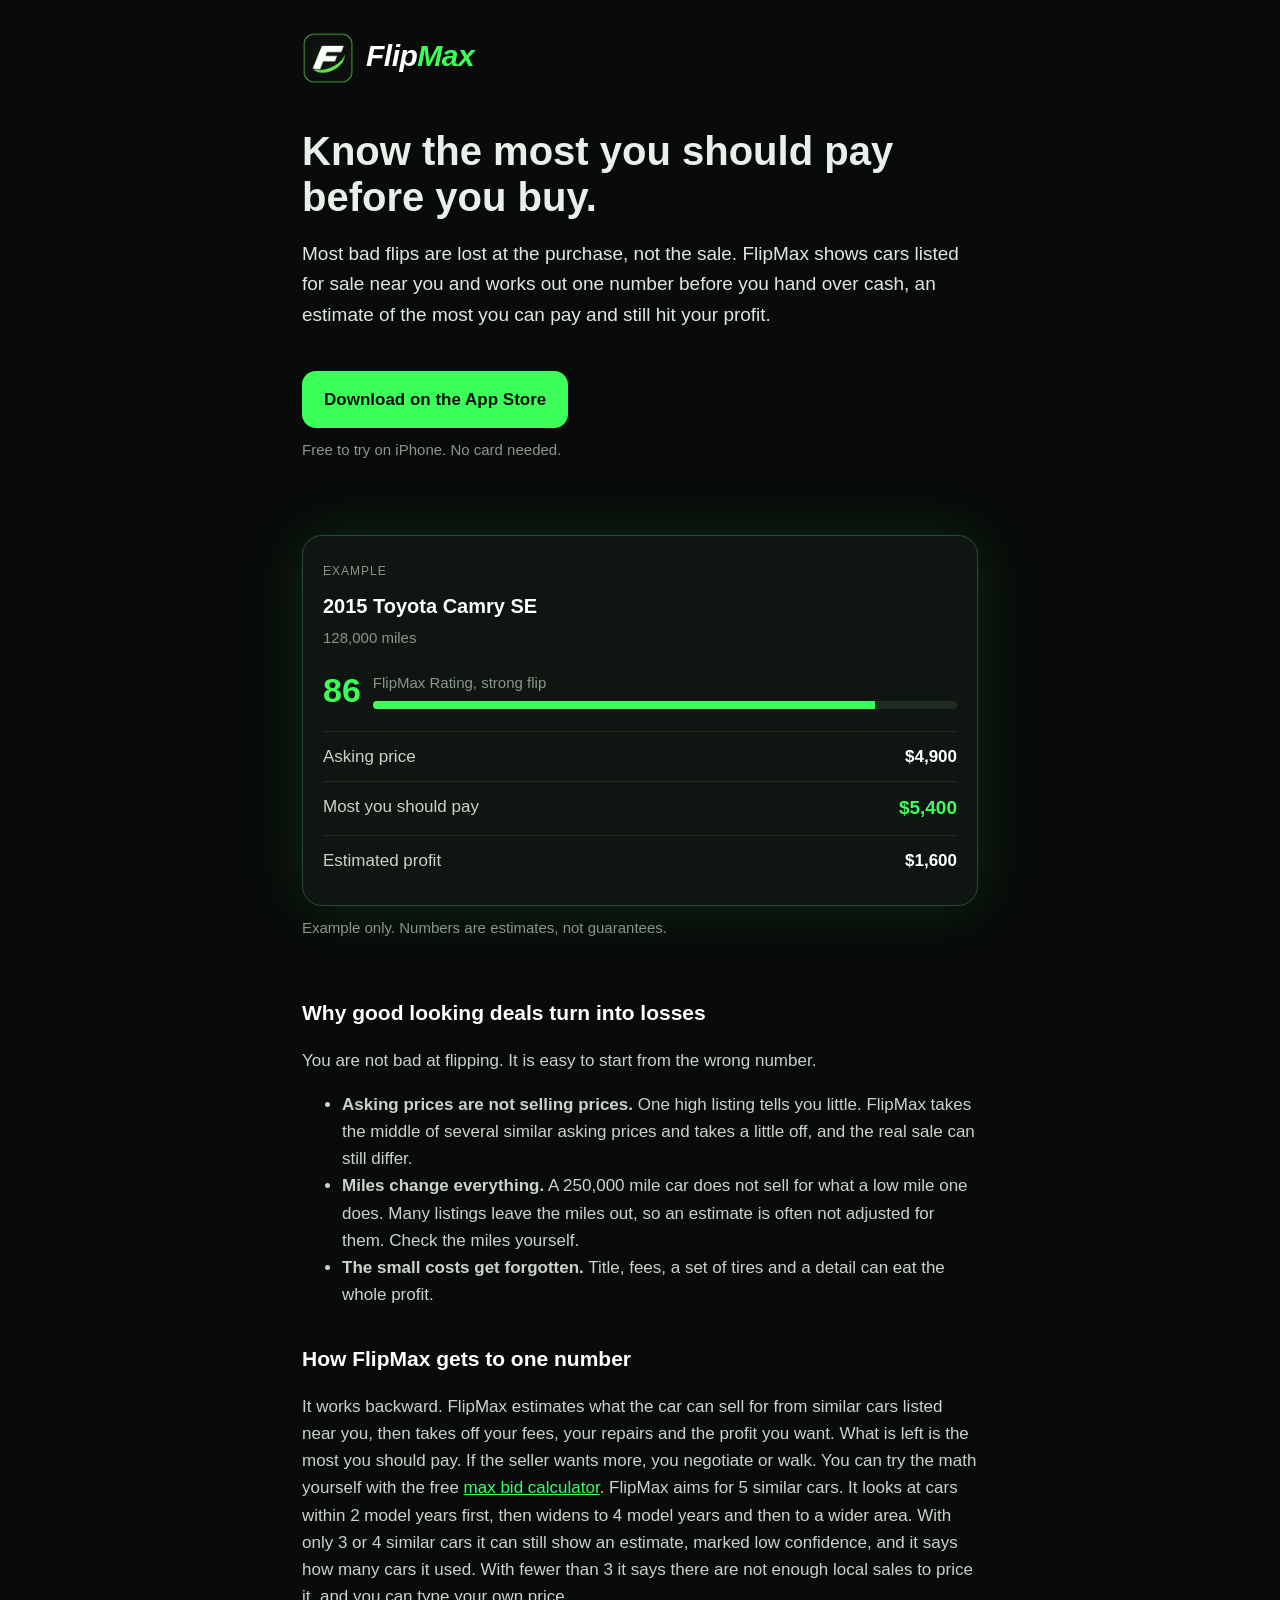
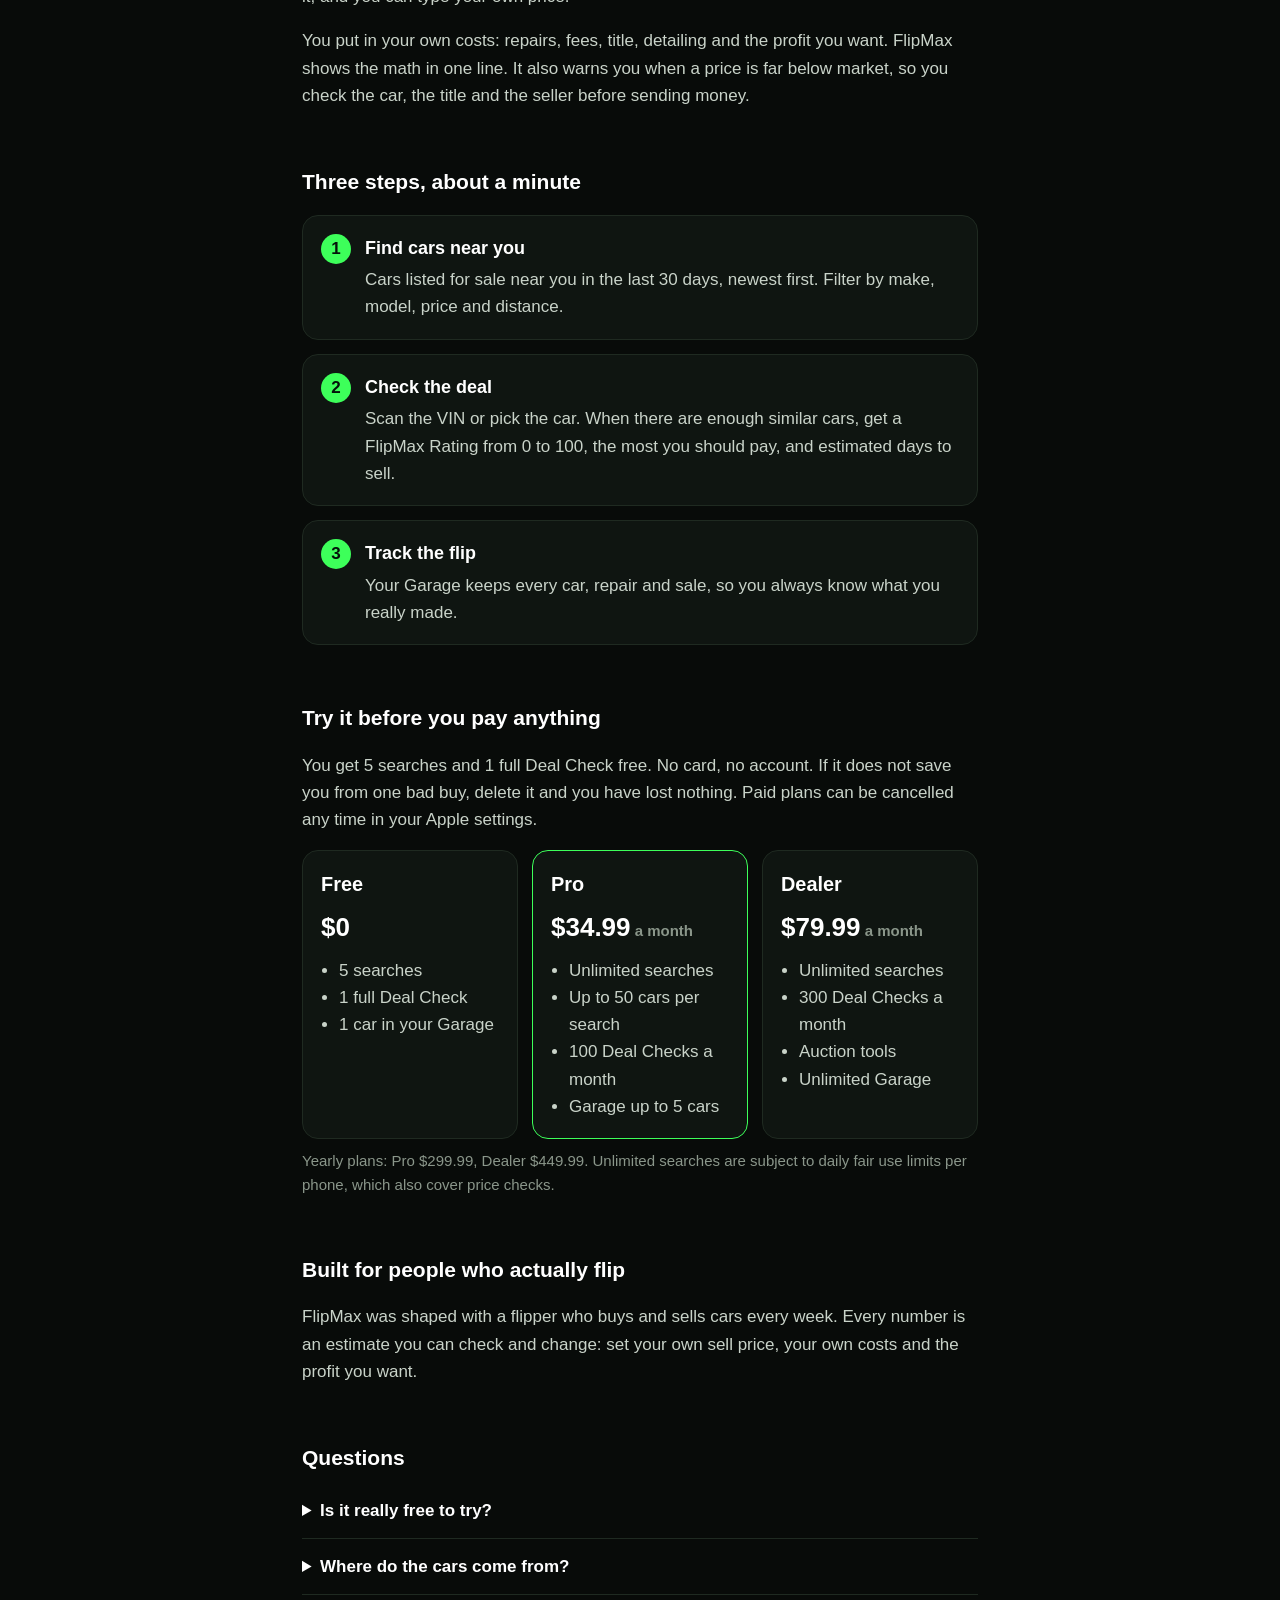
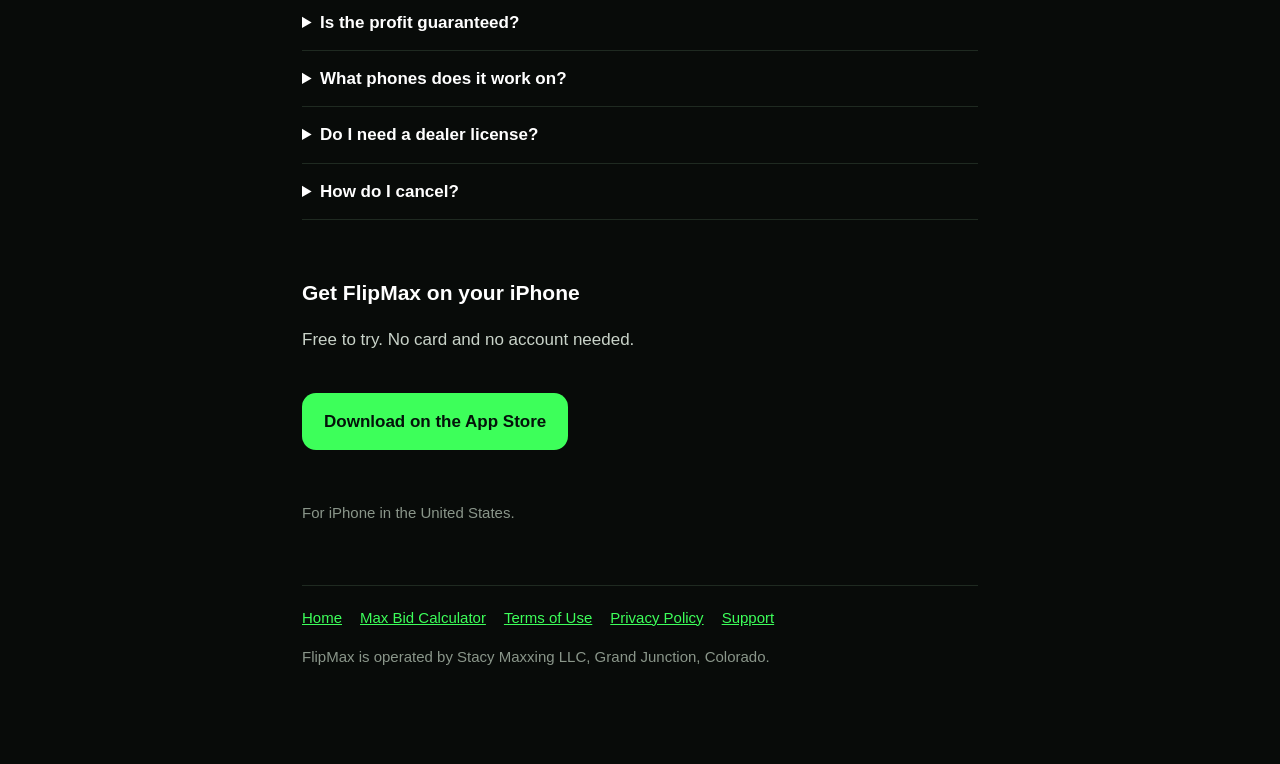
==== index.html @ 1dcca1f6 "Add max bid calculator page, sitemap and robots file Free calculator at /max-bid-calculator, linked " ====
<!doctype html><html lang="en"><head><meta charset="utf-8"><meta name="viewport" content="width=device-width,initial-scale=1">
<title>FlipMax: know the most you should pay for a car</title>
<meta name="description" content="FlipMax shows cars listed for sale near you and estimates the most you should pay to hit the profit you want. Free to try on iPhone.">
<link rel="stylesheet" href="/site.css"><link rel="icon" id="fav" href="data:,"><script>addEventListener("DOMContentLoaded",function(){document.getElementById("fav").href=document.getElementById("lg").src})</script>
<style>
.hero h1{font-size:40px;margin-top:44px}
.sub{font-size:19px;color:#dfe7df}
.form{display:flex;gap:10px;flex-wrap:wrap;margin-top:22px}
.form input{flex:1 1 220px;padding:15px 16px;border-radius:14px;border:1px solid #2a382c;background:#0f1511;color:#fff;font-size:17px}
.form button{flex:0 0 auto;padding:15px 22px;border-radius:14px;border:0;background:#3dff5a;color:#04130a;font-weight:800;font-size:17px;cursor:pointer}
.dl{display:inline-block;padding:15px 22px;border-radius:14px;background:#3dff5a;color:#04130a;font-weight:800;font-size:17px;text-decoration:none;margin-top:22px}
.note{font-size:15px;color:#8a968a;margin-top:10px}
.msg{font-weight:700;color:#3dff5a;margin-top:12px;min-height:22px}
.deal{border:1px solid #2c4a31;border-radius:20px;background:#0f1511;padding:20px;margin:36px 0 8px;box-shadow:0 0 60px rgba(61,255,90,.12)}
.deal .tag{font-size:12px;letter-spacing:1px;text-transform:uppercase;color:#8a968a}
.deal h3{margin:6px 0 2px;color:#fff;font-size:20px}
.deal .row{display:flex;justify-content:space-between;padding:11px 0;border-top:1px solid #1f2a21;color:#c9d3c9}
.deal .row b{color:#fff}.deal .row.big b{color:#3dff5a;font-size:19px}
.rate{display:flex;align-items:center;gap:12px;margin:12px 0 14px}
.rate .n{font-size:34px;font-weight:900;color:#3dff5a}
.bar{flex:1;height:8px;border-radius:99px;background:#1f2a21;overflow:hidden}.bar i{display:block;height:100%;width:86%;background:#3dff5a}
section{margin-top:56px}
.steps{counter-reset:s;display:grid;gap:14px;margin-top:16px}
.step{border:1px solid #1f2a21;border-radius:16px;padding:18px 18px 18px 62px;background:#0f1511;position:relative}
.step:before{counter-increment:s;content:counter(s);position:absolute;left:18px;top:18px;width:30px;height:30px;border-radius:99px;background:#3dff5a;color:#04130a;font-weight:900;display:grid;place-items:center}
.step h3{margin:0 0 4px;color:#fff;font-size:18px}.step p{margin:0}
.plans{display:grid;gap:14px;grid-template-columns:repeat(auto-fit,minmax(200px,1fr));margin-top:16px}
.plan{border:1px solid #1f2a21;border-radius:16px;padding:18px;background:#0f1511}
.plan h3{margin:0;color:#fff}.plan .p{font-size:26px;font-weight:900;color:#fff;margin:6px 0}.plan ul{padding-left:18px;margin:8px 0 0}
.plan.hot{border-color:#3dff5a}
details{border-bottom:1px solid #1f2a21;padding:14px 0}summary{cursor:pointer;color:#fff;font-weight:700}
details p{margin:10px 0 0}
</style></head><body><main><a class="logo" href="/"><img id="lg" alt="FlipMax logo" width="52" height="52" style="border-radius:13px;vertical-align:middle;margin-right:12px" src="[data-uri]">Flip<b>Max</b></a>

<section class="hero" style="margin-top:0">
<h1>Know the most you should pay before you buy.</h1>
<p class="sub">Most bad flips are lost at the purchase, not the sale. FlipMax shows cars listed for sale near you and works out one number before you hand over cash, an estimate of the most you can pay and still hit your profit.</p>
<a class="dl" href="https://apps.apple.com/app/id6836007477">Download on the App Store</a>
<form class="form" id="f1" style="display:none"><input type="email" name="email" placeholder="Your email" autocomplete="email" required><button type="submit">Get early access</button></form>
<p class="note">Free to try on iPhone. No card needed.</p>
<p class="msg" id="m1" role="status"></p>

<div class="deal"><span class="tag">Example</span>
<h3>2015 Toyota Camry SE</h3><span class="note" style="margin:0">128,000 miles</span>
<div class="rate"><span class="n">86</span><div style="flex:1"><div class="note" style="margin:0 0 6px">FlipMax Rating, strong flip</div><div class="bar"><i></i></div></div></div>
<div class="row"><span>Asking price</span><b>$4,900</b></div>
<div class="row big"><span>Most you should pay</span><b>$5,400</b></div>
<div class="row"><span>Estimated profit</span><b>$1,600</b></div>
</div>
<p class="note">Example only. Numbers are estimates, not guarantees.</p>
</section>

<section>
<h2>Why good looking deals turn into losses</h2>
<p>You are not bad at flipping. It is easy to start from the wrong number.</p>
<ul>
<li><b>Asking prices are not selling prices.</b> One high listing tells you little. FlipMax takes the middle of several similar asking prices and takes a little off, and the real sale can still differ.</li>
<li><b>Miles change everything.</b> A 250,000 mile car does not sell for what a low mile one does. Many listings leave the miles out, so an estimate is often not adjusted for them. Check the miles yourself.</li>
<li><b>The small costs get forgotten.</b> Title, fees, a set of tires and a detail can eat the whole profit.</li>
</ul>
<h2>How FlipMax gets to one number</h2>
<p>It works backward. FlipMax estimates what the car can sell for from similar cars listed near you, then takes off your fees, your repairs and the profit you want. What is left is the most you should pay. If the seller wants more, you negotiate or walk. You can try the math yourself with the free <a href="/max-bid-calculator">max bid calculator</a>. FlipMax aims for 5 similar cars. It looks at cars within 2 model years first, then widens to 4 model years and then to a wider area. With only 3 or 4 similar cars it can still show an estimate, marked low confidence, and it says how many cars it used. With fewer than 3 it says there are not enough local sales to price it, and you can type your own price.</p>
<p>You put in your own costs: repairs, fees, title, detailing and the profit you want. FlipMax shows the math in one line. It also warns you when a price is far below market, so you check the car, the title and the seller before sending money.</p>
</section>

<section>
<h2>Three steps, about a minute</h2>
<div class="steps">
<div class="step"><h3>Find cars near you</h3><p>Cars listed for sale near you in the last 30 days, newest first. Filter by make, model, price and distance.</p></div>
<div class="step"><h3>Check the deal</h3><p>Scan the VIN or pick the car. When there are enough similar cars, get a FlipMax Rating from 0 to 100, the most you should pay, and estimated days to sell.</p></div>
<div class="step"><h3>Track the flip</h3><p>Your Garage keeps every car, repair and sale, so you always know what you really made.</p></div>
</div>
</section>

<section>
<h2>Try it before you pay anything</h2>
<p>You get 5 searches and 1 full Deal Check free. No card, no account. If it does not save you from one bad buy, delete it and you have lost nothing. Paid plans can be cancelled any time in your Apple settings.</p>
<div class="plans">
<div class="plan"><h3>Free</h3><div class="p">$0</div><ul><li>5 searches</li><li>1 full Deal Check</li><li>1 car in your Garage</li></ul></div>
<div class="plan hot"><h3>Pro</h3><div class="p">$34.99<span class="note"> a month</span></div><ul><li>Unlimited searches</li><li>Up to 50 cars per search</li><li>100 Deal Checks a month</li><li>Garage up to 5 cars</li></ul></div>
<div class="plan"><h3>Dealer</h3><div class="p">$79.99<span class="note"> a month</span></div><ul><li>Unlimited searches</li><li>300 Deal Checks a month</li><li>Auction tools</li><li>Unlimited Garage</li></ul></div>
</div>
<p class="note">Yearly plans: Pro $299.99, Dealer $449.99. Unlimited searches are subject to daily fair use limits per phone, which also cover price checks.</p>
</section>

<section>
<h2>Built for people who actually flip</h2>
<p>FlipMax was shaped with a flipper who buys and sells cars every week. Every number is an estimate you can check and change: set your own sell price, your own costs and the profit you want.</p>
</section>

<section>
<h2>Questions</h2>
<details><summary>Is it really free to try?</summary><p>Yes. 5 searches and 1 full Deal Check with no card and no account.</p></details>
<details><summary>Where do the cars come from?</summary><p>Public Facebook Marketplace listings near you from the last 30 days, written by their sellers. Price estimates come from the asking prices of similar listings. FlipMax is not affiliated with Facebook or Meta, and we do not own, sell or inspect the cars.</p></details>
<details><summary>Is the profit guaranteed?</summary><p>No. Every price, profit number and rating is an estimate. Always inspect the car and check the title yourself before you buy.</p></details>
<details><summary>What phones does it work on?</summary><p>iPhone at launch, in the United States.</p></details>
<details><summary>Do I need a dealer license?</summary><p>That depends on your state. Most states limit how many cars a person can sell in a year without one. Check your state's rule.</p></details>
<details><summary>How do I cancel?</summary><p>Any time, in your Apple Account settings under Subscriptions.</p></details>
</section>

<section>
<h2>Get FlipMax on your iPhone</h2>
<p>Free to try. No card and no account needed.</p>
<a class="dl" href="https://apps.apple.com/app/id6836007477">Download on the App Store</a>
<form class="form" id="f2" style="display:none"><input type="email" name="email" placeholder="Your email" autocomplete="email" required><button type="submit">Get early access</button></form>
<p class="msg" id="m2" role="status"></p>
<p class="note">For iPhone in the United States.</p>
</section>


<footer><a href="/">Home</a><a href="/max-bid-calculator">Max Bid Calculator</a><a href="/terms">Terms of Use</a><a href="/privacy">Privacy Policy</a><a href="/support">Support</a><p class="muted">FlipMax is operated by Stacy Maxxing LLC, Grand Junction, Colorado.</p></footer>
</main>
<script>
(function(){
var URL_='https://exwxkfnyvjivudmctiqb.supabase.co/rest/v1/waitlist';
var KEY='sb_publishable_1jSTkTXg-BQIAhulFOtn2g__F6I7O1_';
var src=(new URLSearchParams(location.search).get('src')||'site').slice(0,60);
function wire(fid,mid){var f=document.getElementById(fid),m=document.getElementById(mid);
f.addEventListener('submit',function(e){e.preventDefault();var b=f.querySelector('button'),em=f.email.value.trim();
if(!/^[^@\s]+@[^@\s]+\.[^@\s]+$/.test(em)){m.textContent='Enter a valid email.';return;}
b.disabled=true;m.textContent='Saving...';
fetch(URL_,{method:'POST',headers:{'apikey':KEY,'Authorization':'Bearer '+KEY,'Content-Type':'application/json','Prefer':'return=minimal'},body:JSON.stringify({email:em,source:src})})
.then(function(r){if(r.ok||r.status===409){m.textContent='You are on the list. Watch your inbox for launch day.';f.reset();}else{m.textContent='That did not go through. Try again.';}})
.catch(function(){m.textContent='That did not go through. Try again.';})
.then(function(){b.disabled=false;});});}
wire('f1','m1');wire('f2','m2');
})();
</script>
</body></html>
---- site.css ----
:root{color-scheme:dark}*{box-sizing:border-box}
body{margin:0;background:#080b09;color:#e9efe9;font:17px/1.6 -apple-system,BlinkMacSystemFont,"Segoe UI",Roboto,Helvetica,Arial,sans-serif}
a{color:#3dff5a}main{max-width:720px;margin:0 auto;padding:32px 22px 80px}
.logo{font-weight:900;font-style:italic;font-size:30px;letter-spacing:-.5px;text-decoration:none;color:#fff}.logo b{color:#3dff5a}
h1{font-size:34px;line-height:1.15;margin:34px 0 10px}h2{font-size:21px;margin:34px 0 8px;color:#fff}
p,li{color:#c9d3c9}.muted{color:#8a968a;font-size:15px}
table{width:100%;border-collapse:collapse;margin:14px 0;font-size:15px}th,td{text-align:left;vertical-align:top;padding:10px;border:1px solid #1f2a21}th{color:#fff;background:#0f1511}
.hero h1{font-size:44px;margin-top:70px}.pill{display:inline-block;margin-top:22px;padding:14px 22px;border-radius:999px;background:#3dff5a;color:#04130a;font-weight:800;text-decoration:none}
.cards{display:grid;gap:14px;margin:40px 0}.card{border:1px solid #1f2a21;border-radius:16px;padding:18px;background:#0f1511}.card h3{margin:0 0 6px;color:#fff;font-size:18px}.card p{margin:0}
footer{margin-top:60px;padding-top:20px;border-top:1px solid #1f2a21;font-size:15px}footer a{margin-right:18px}
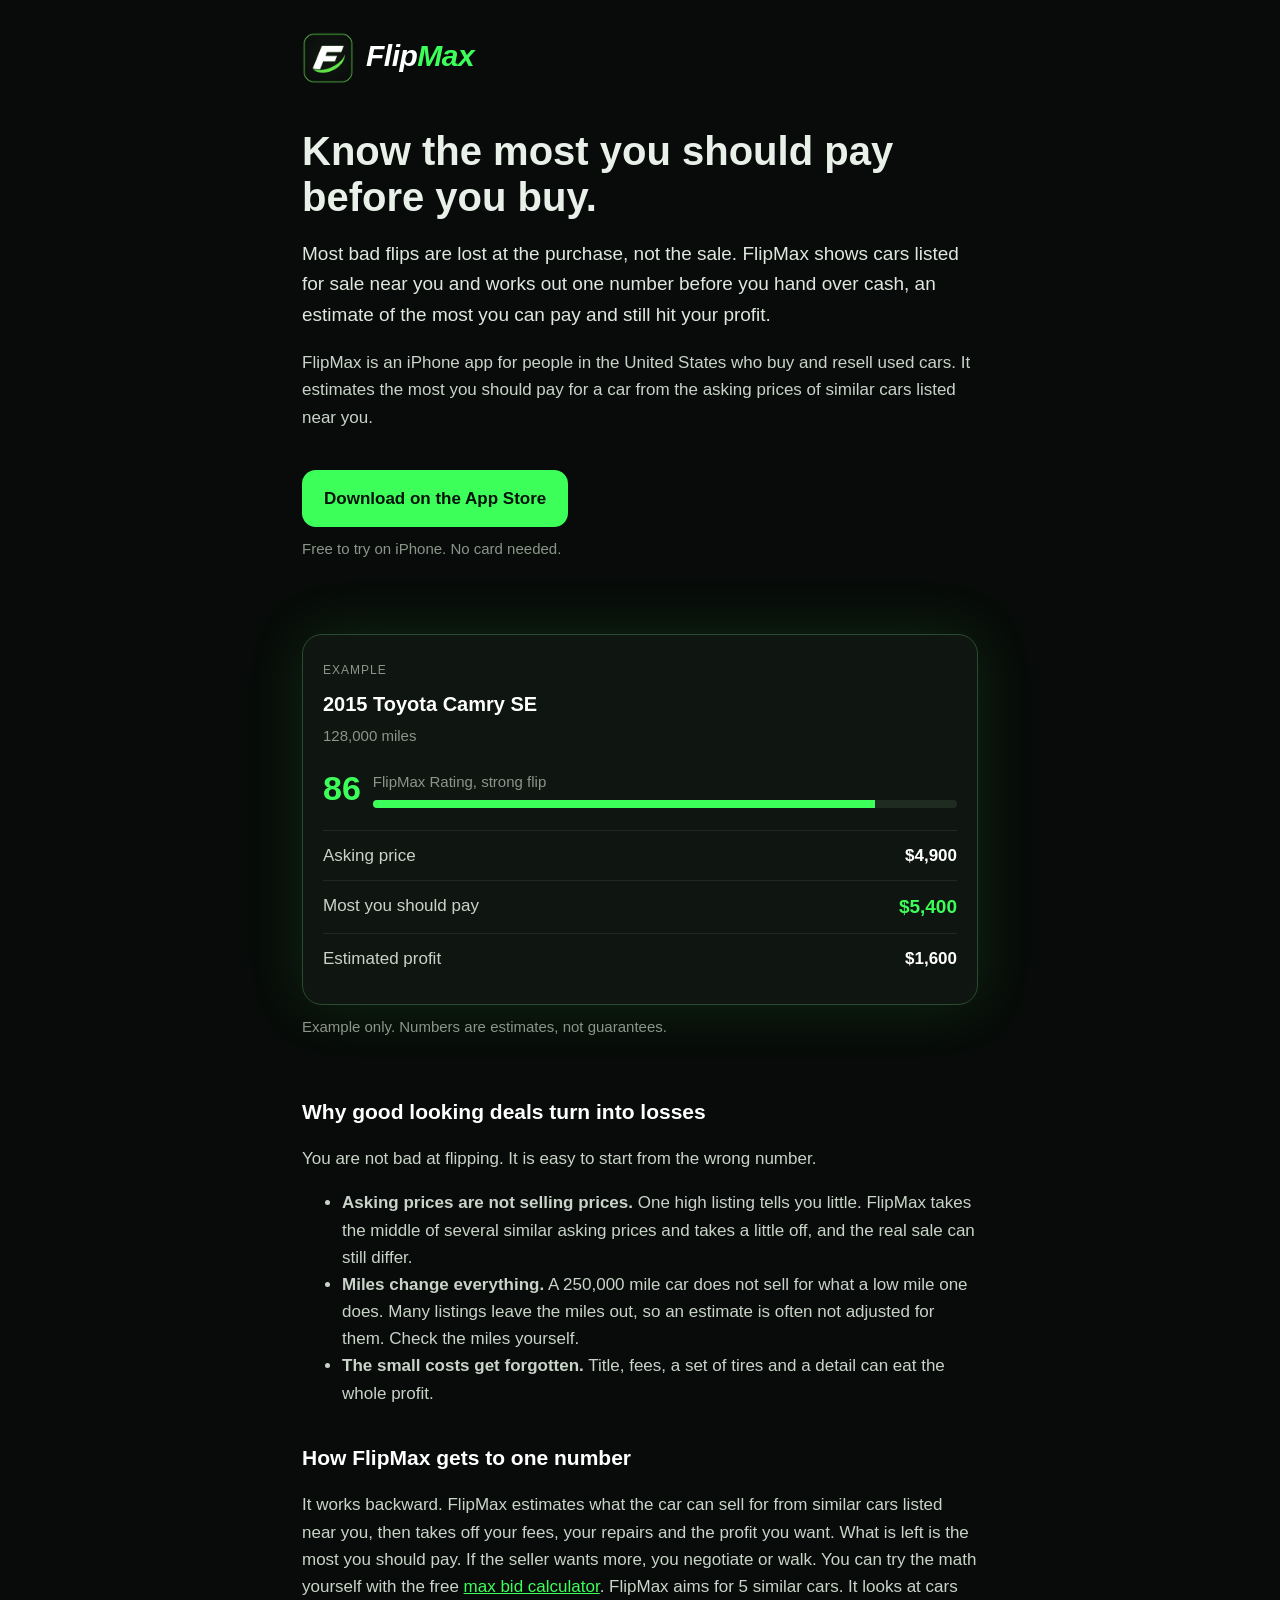
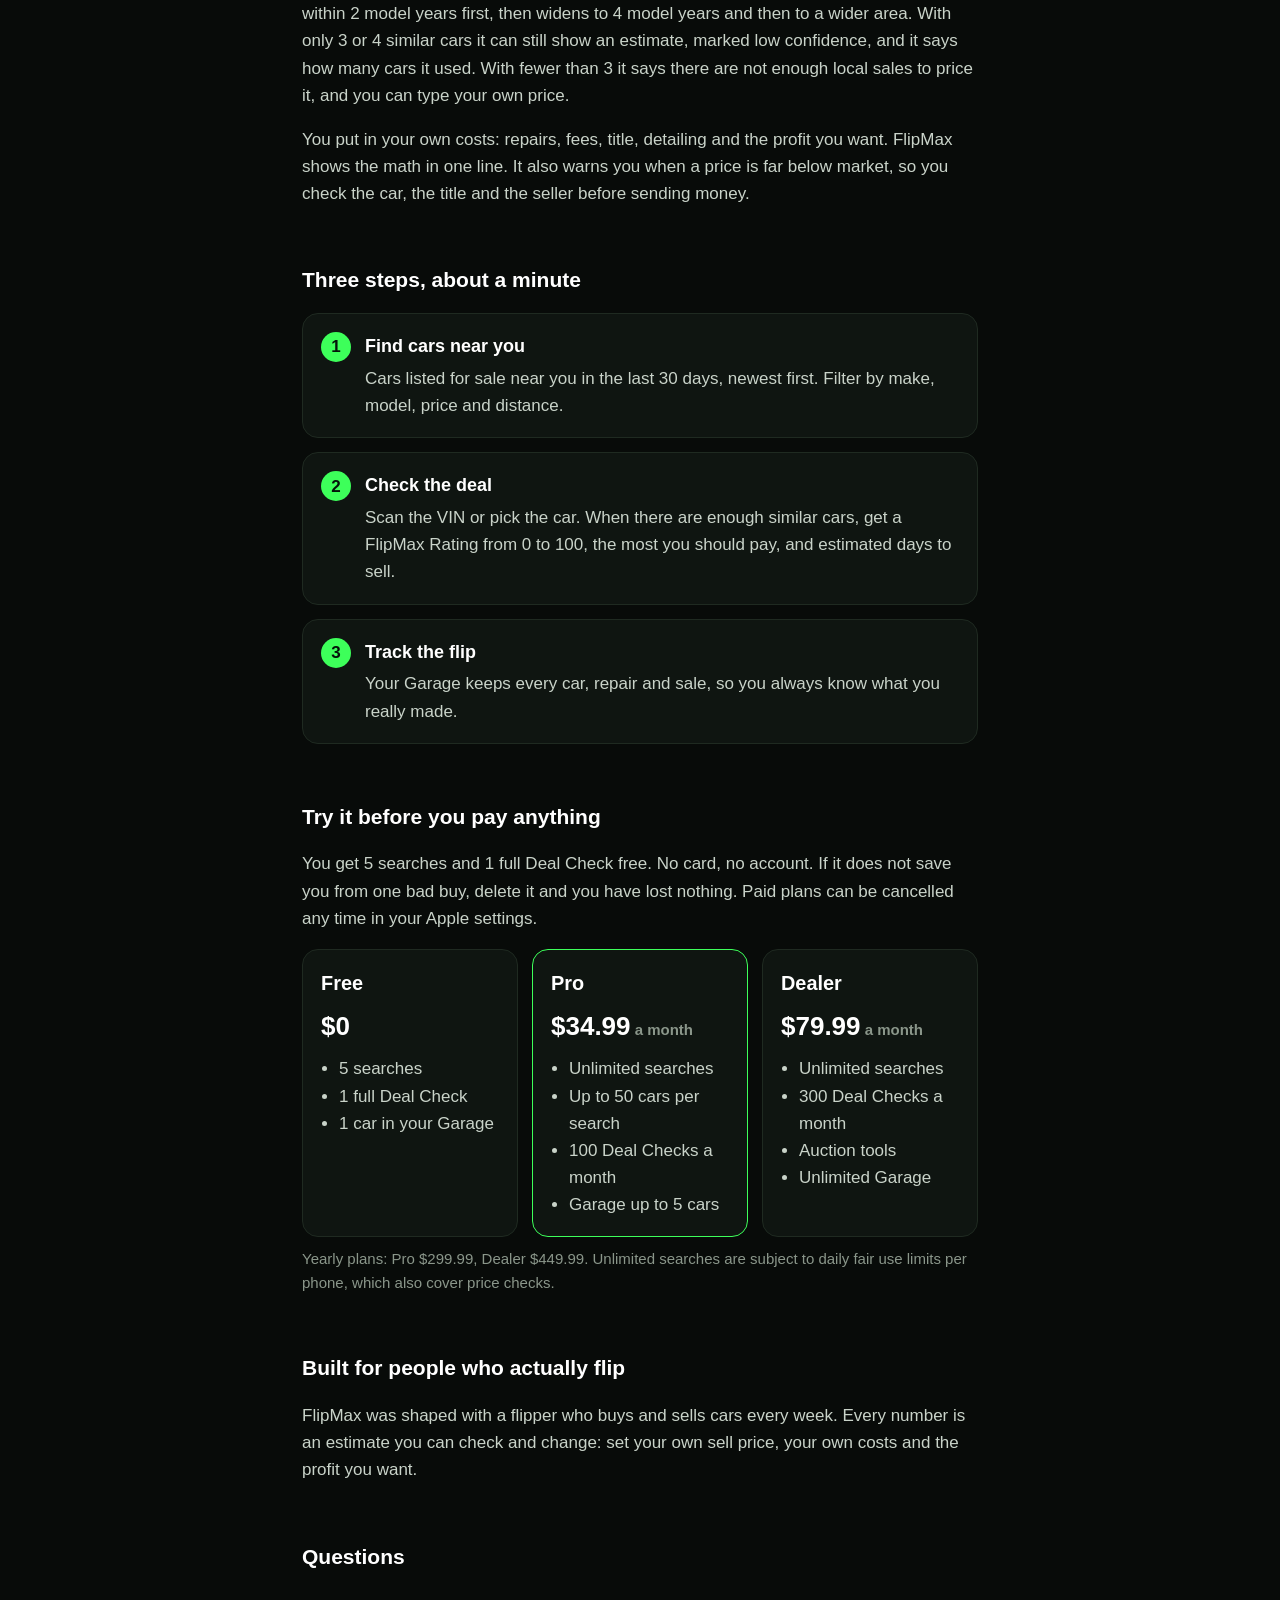
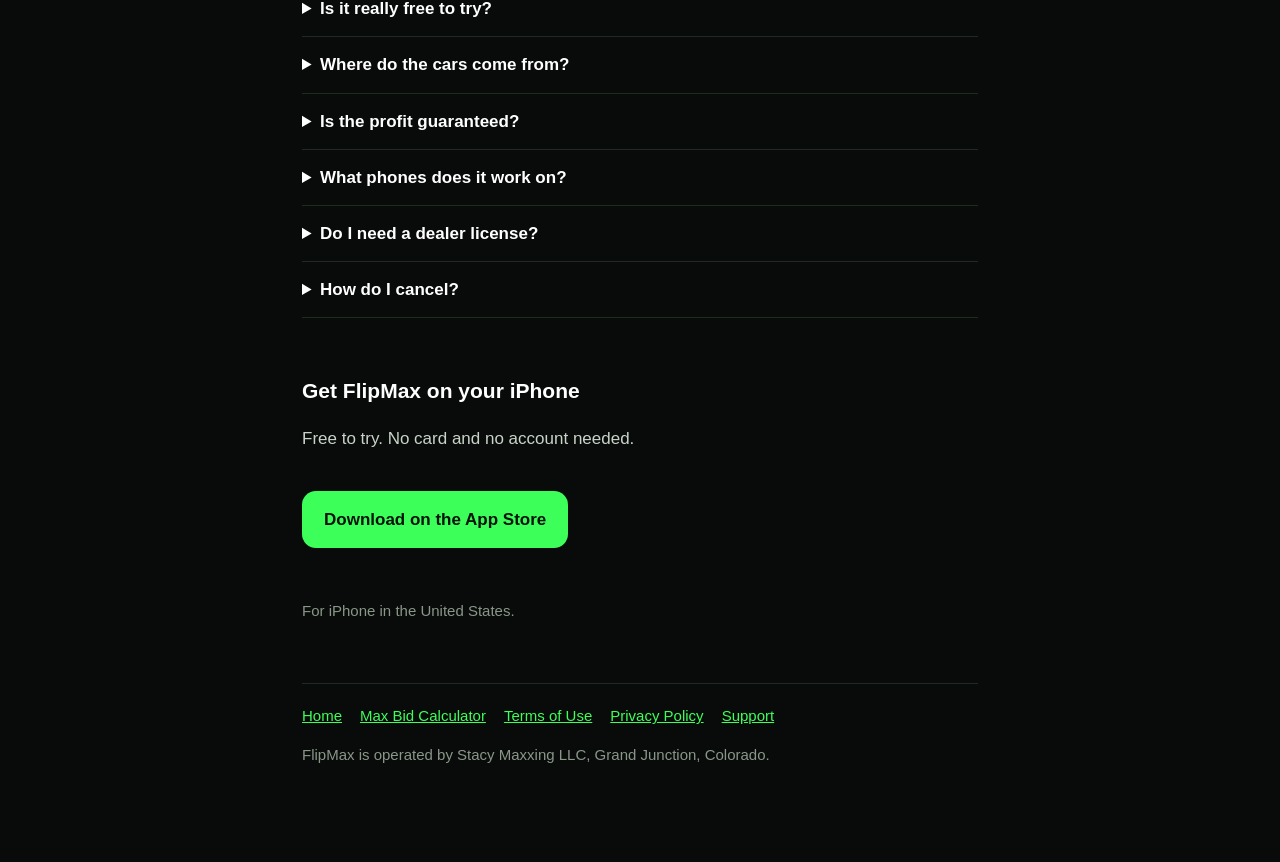
==== commit 1891e4b4: "Home page: plain what-it-is line, structured data, llms.txt Co-Authored-By: Claude Fable 5.2 <norepl" ====
--- a/index.html
+++ b/index.html
@@ -1,6 +1,13 @@
 <!doctype html><html lang="en"><head><meta charset="utf-8"><meta name="viewport" content="width=device-width,initial-scale=1">
 <title>FlipMax: know the most you should pay for a car</title>
 <meta name="description" content="FlipMax shows cars listed for sale near you and estimates the most you should pay to hit the profit you want. Free to try on iPhone.">
+<link rel="canonical" href="https://flipmax.app/">
+<script type="application/ld+json">
+{"@context":"https://schema.org","@graph":[
+{"@type":"Organization","@id":"https://flipmax.app/#org","name":"FlipMax","url":"https://flipmax.app/","email":"flipmax.support@gmail.com"},
+{"@type":"SoftwareApplication","name":"FlipMax","url":"https://flipmax.app/","operatingSystem":"iOS","applicationCategory":"FinanceApplication","description":"FlipMax is an iPhone app for people in the United States who buy and resell used cars. It shows cars listed for sale nearby and estimates the most you should pay for a car to reach the profit you want. Every number is an estimate.","offers":{"@type":"Offer","price":"0","priceCurrency":"USD","description":"Free to try. Paid plans from $34.99 a month."},"publisher":{"@id":"https://flipmax.app/#org"}}
+]}
+</script>
 <link rel="stylesheet" href="/site.css"><link rel="icon" id="fav" href="data:,"><script>addEventListener("DOMContentLoaded",function(){document.getElementById("fav").href=document.getElementById("lg").src})</script>
 <style>
 .hero h1{font-size:40px;margin-top:44px}
@@ -35,6 +42,7 @@
 <section class="hero" style="margin-top:0">
 <h1>Know the most you should pay before you buy.</h1>
 <p class="sub">Most bad flips are lost at the purchase, not the sale. FlipMax shows cars listed for sale near you and works out one number before you hand over cash, an estimate of the most you can pay and still hit your profit.</p>
+<p>FlipMax is an iPhone app for people in the United States who buy and resell used cars. It estimates the most you should pay for a car from the asking prices of similar cars listed near you.</p>
 <a class="dl" href="https://apps.apple.com/app/id6836007477">Download on the App Store</a>
 <form class="form" id="f1" style="display:none"><input type="email" name="email" placeholder="Your email" autocomplete="email" required><button type="submit">Get early access</button></form>
 <p class="note">Free to try on iPhone. No card needed.</p>
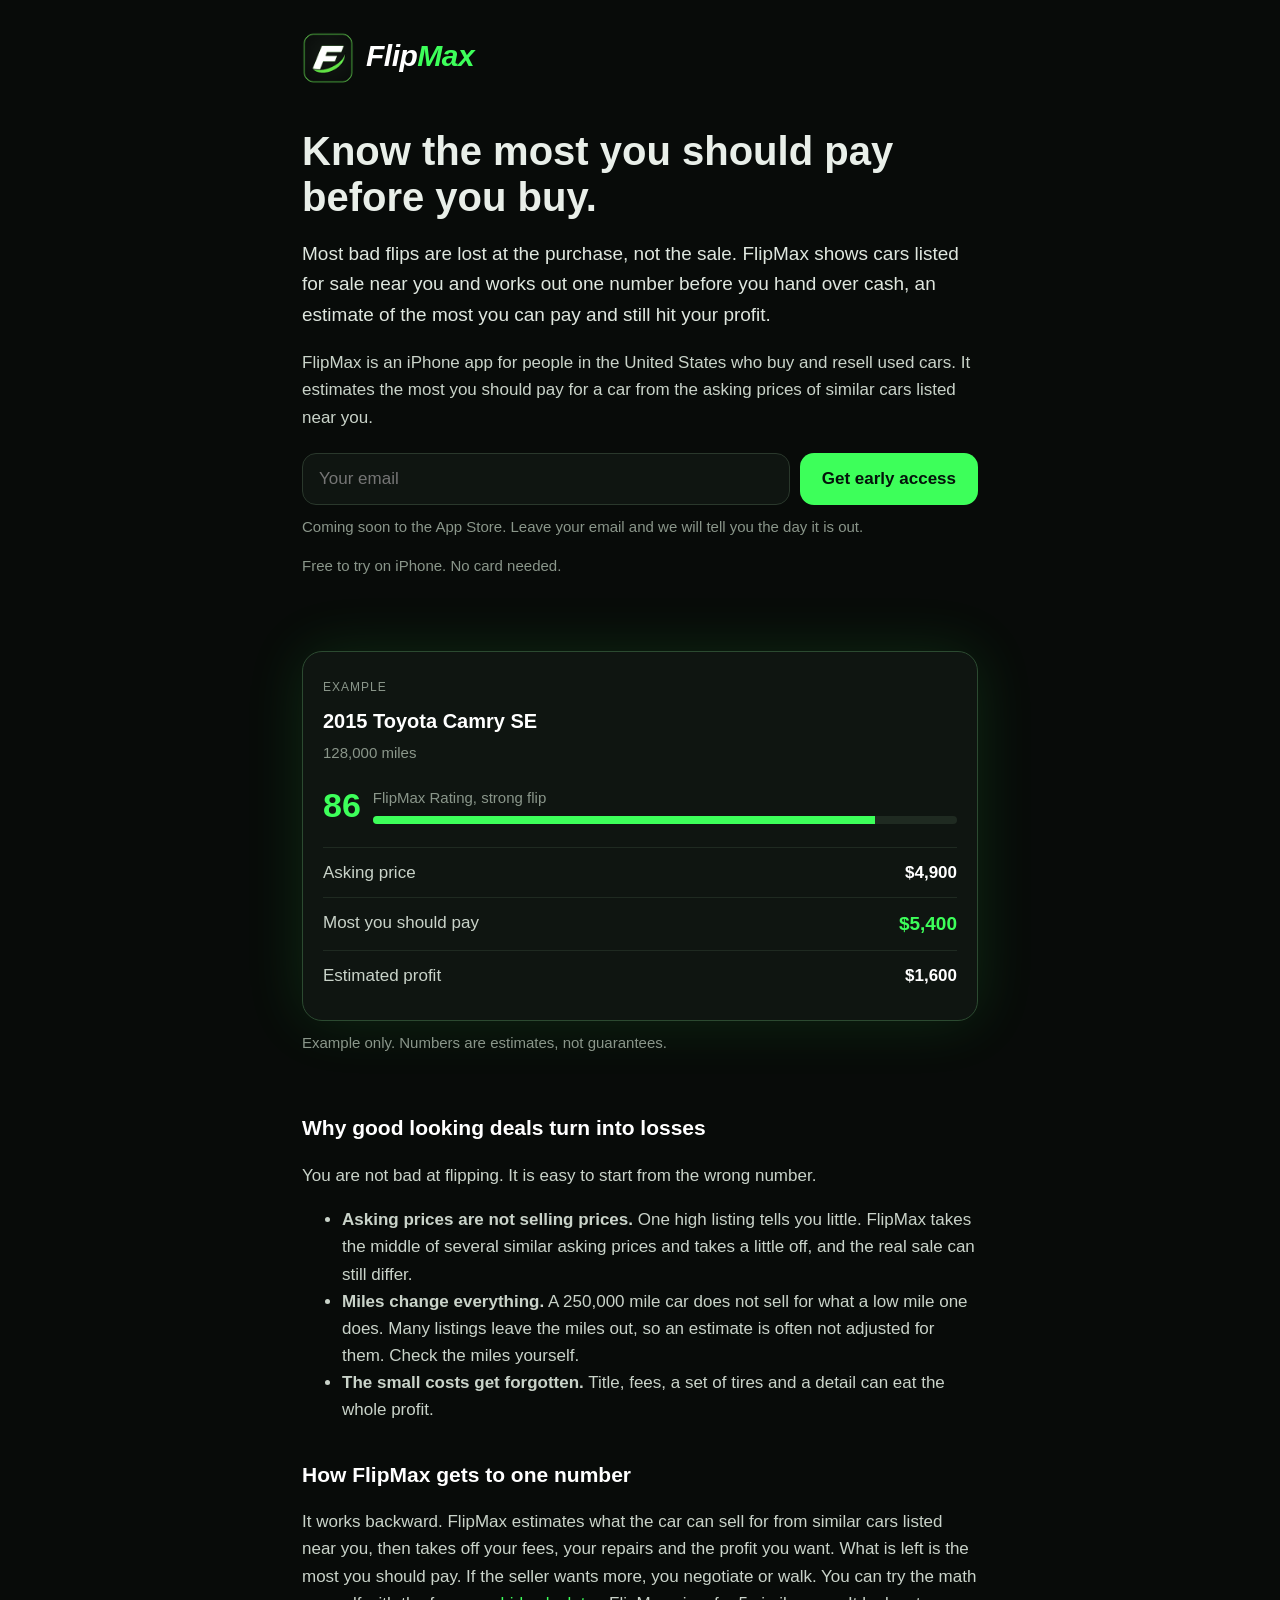
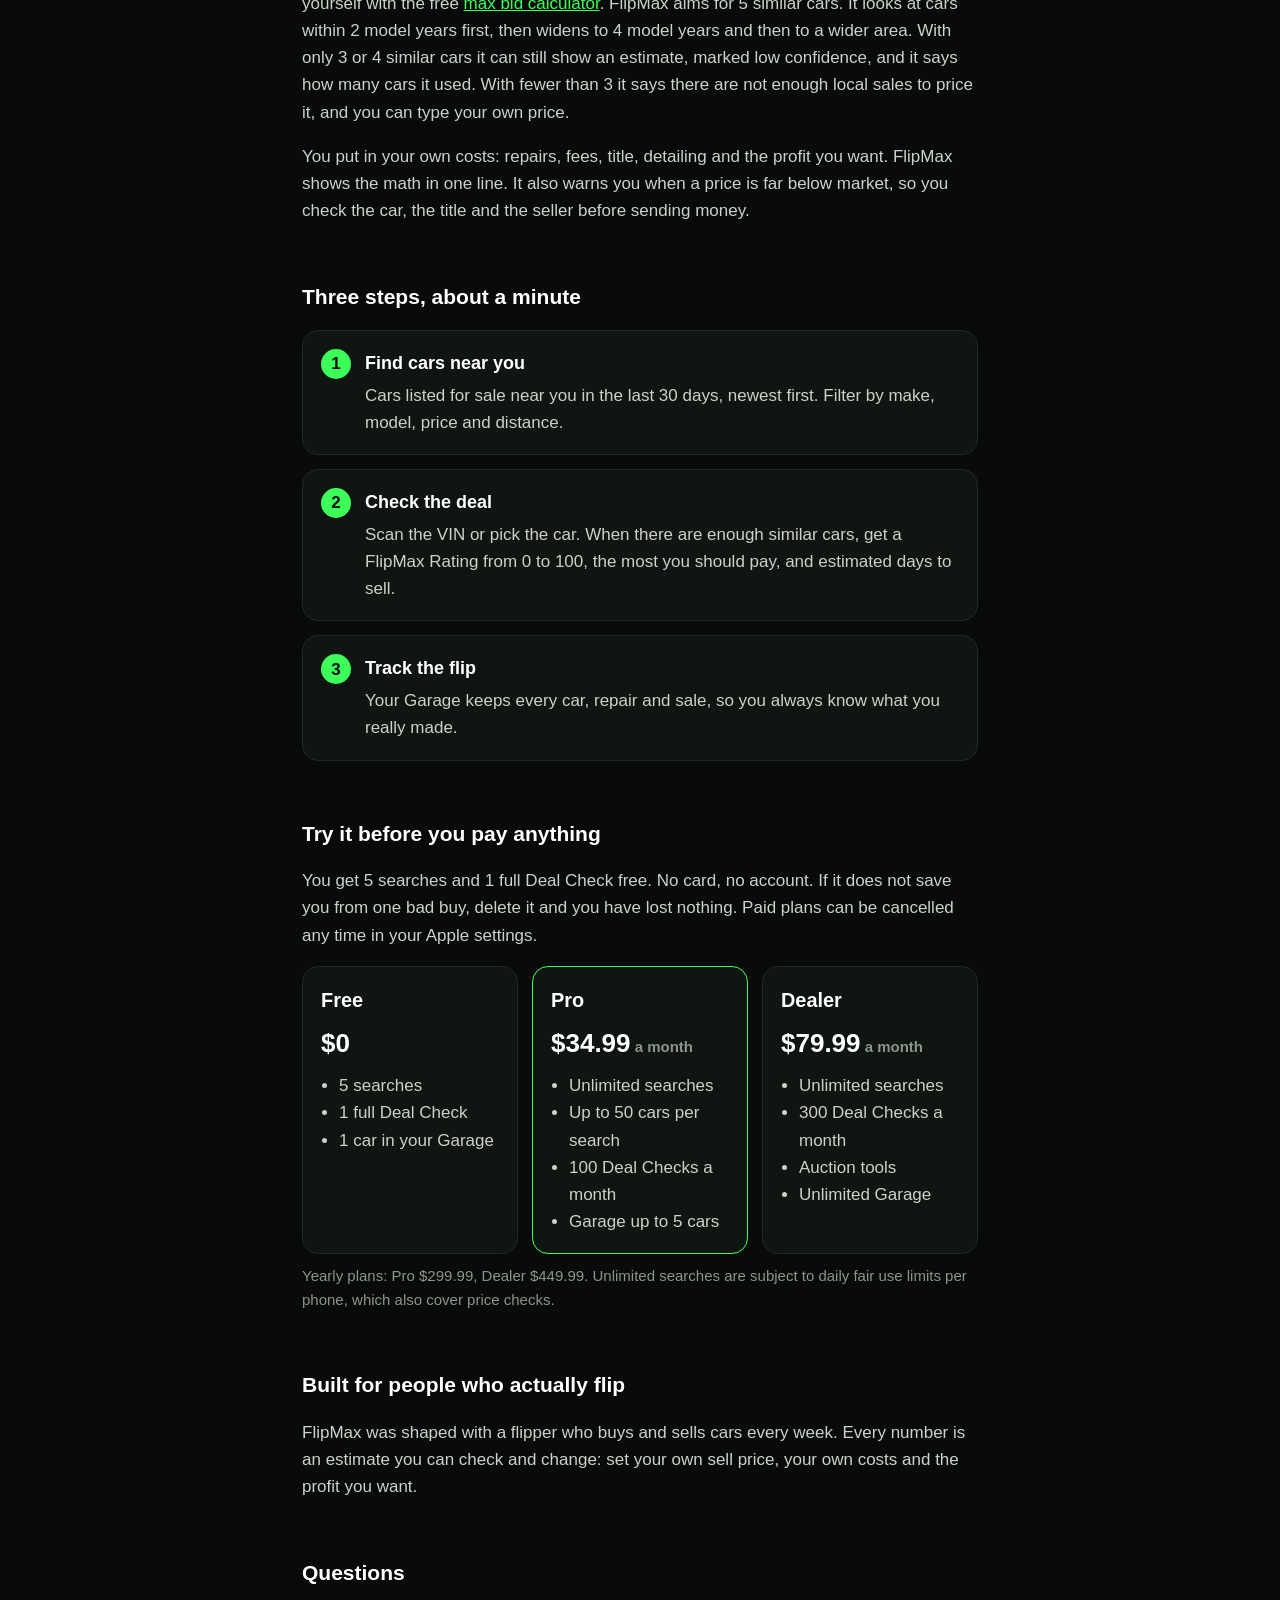
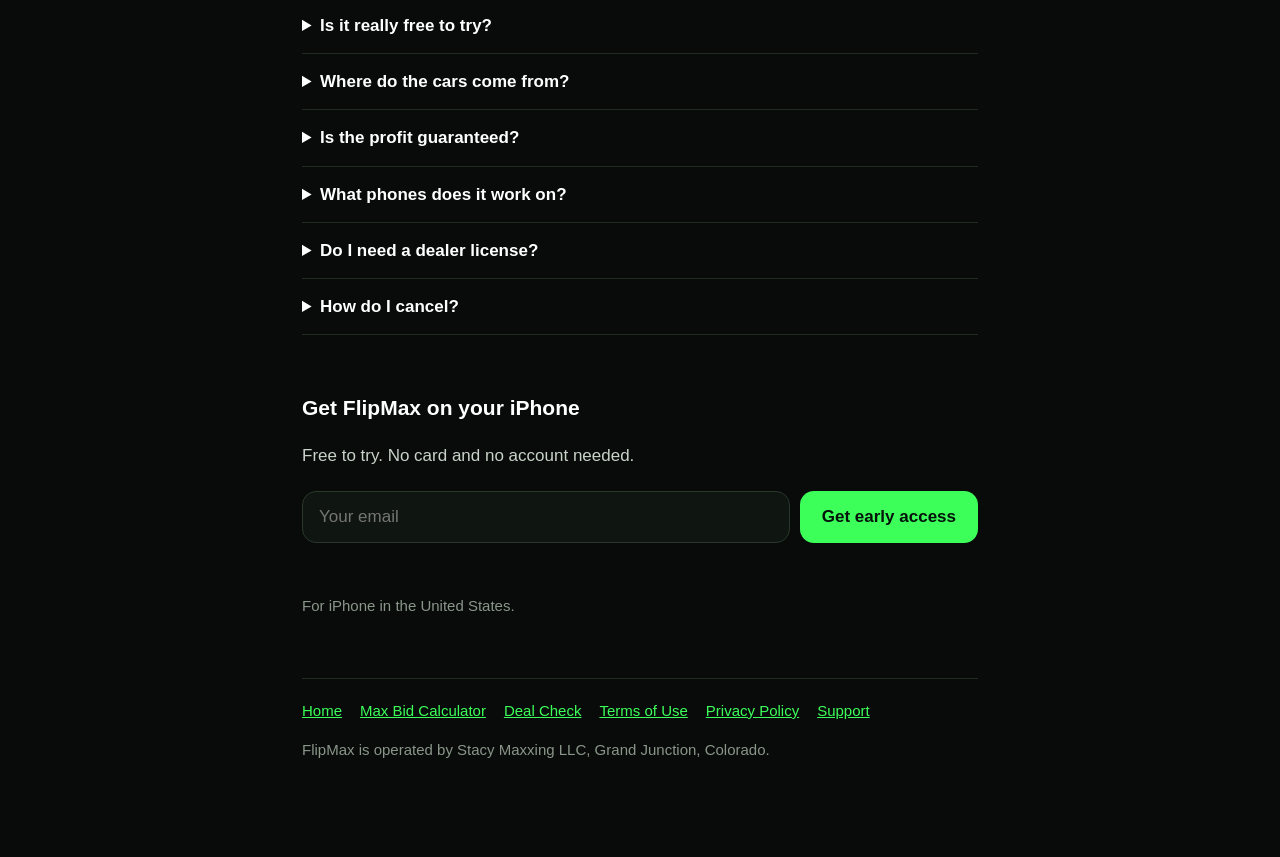
==== commit d7adc487: "Deal check page, pre-launch email signup instead of dead App Store buttons Co-Authored-By: Claude Op" ====
--- a/index.html
+++ b/index.html
@@ -45,6 +45,7 @@
 <p>FlipMax is an iPhone app for people in the United States who buy and resell used cars. It estimates the most you should pay for a car from the asking prices of similar cars listed near you.</p>
 <a class="dl" href="https://apps.apple.com/app/id6836007477">Download on the App Store</a>
 <form class="form" id="f1" style="display:none"><input type="email" name="email" placeholder="Your email" autocomplete="email" required><button type="submit">Get early access</button></form>
+<p class="note prelaunch" style="display:none">Coming soon to the App Store. Leave your email and we will tell you the day it is out.</p>
 <p class="note">Free to try on iPhone. No card needed.</p>
 <p class="msg" id="m1" role="status"></p>
 
@@ -116,7 +117,7 @@
 </section>
 
 
-<footer><a href="/">Home</a><a href="/max-bid-calculator">Max Bid Calculator</a><a href="/terms">Terms of Use</a><a href="/privacy">Privacy Policy</a><a href="/support">Support</a><p class="muted">FlipMax is operated by Stacy Maxxing LLC, Grand Junction, Colorado.</p></footer>
+<footer><a href="/">Home</a><a href="/max-bid-calculator">Max Bid Calculator</a><a href="/is-this-car-a-good-deal">Deal Check</a><a href="/terms">Terms of Use</a><a href="/privacy">Privacy Policy</a><a href="/support">Support</a><p class="muted">FlipMax is operated by Stacy Maxxing LLC, Grand Junction, Colorado.</p></footer>
 </main>
 <script>
 (function(){
@@ -132,6 +133,9 @@
 .catch(function(){m.textContent='That did not go through. Try again.';})
 .then(function(){b.disabled=false;});});}
 wire('f1','m1');wire('f2','m2');
+// PRE-LAUNCH: set LIVE to true on launch day to show the App Store buttons again.
+var LIVE=false;
+if(!LIVE){[].forEach.call(document.querySelectorAll('a.dl'),function(e){e.style.display='none'});['f1','f2'].forEach(function(i){document.getElementById(i).style.display='flex'});[].forEach.call(document.querySelectorAll('.prelaunch'),function(e){e.style.display='block'});}
 })();
 </script>
 </body></html>
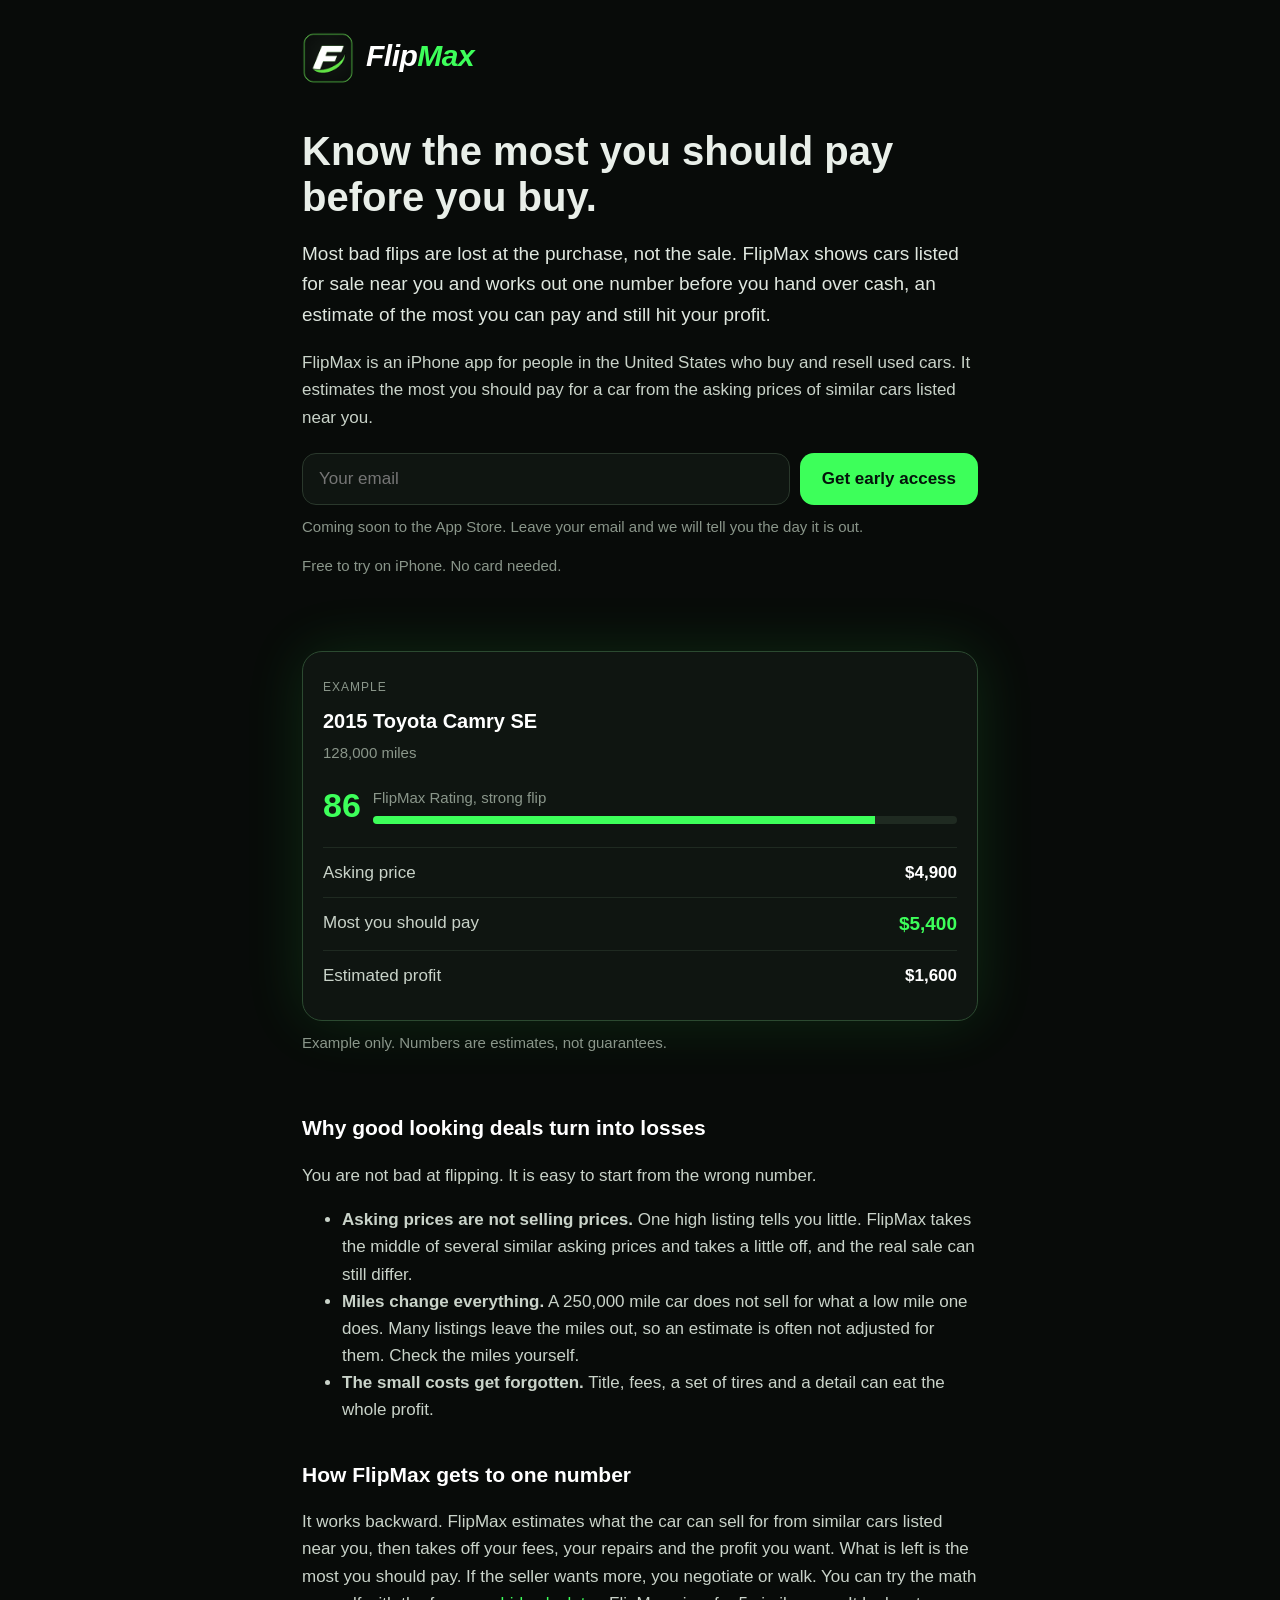
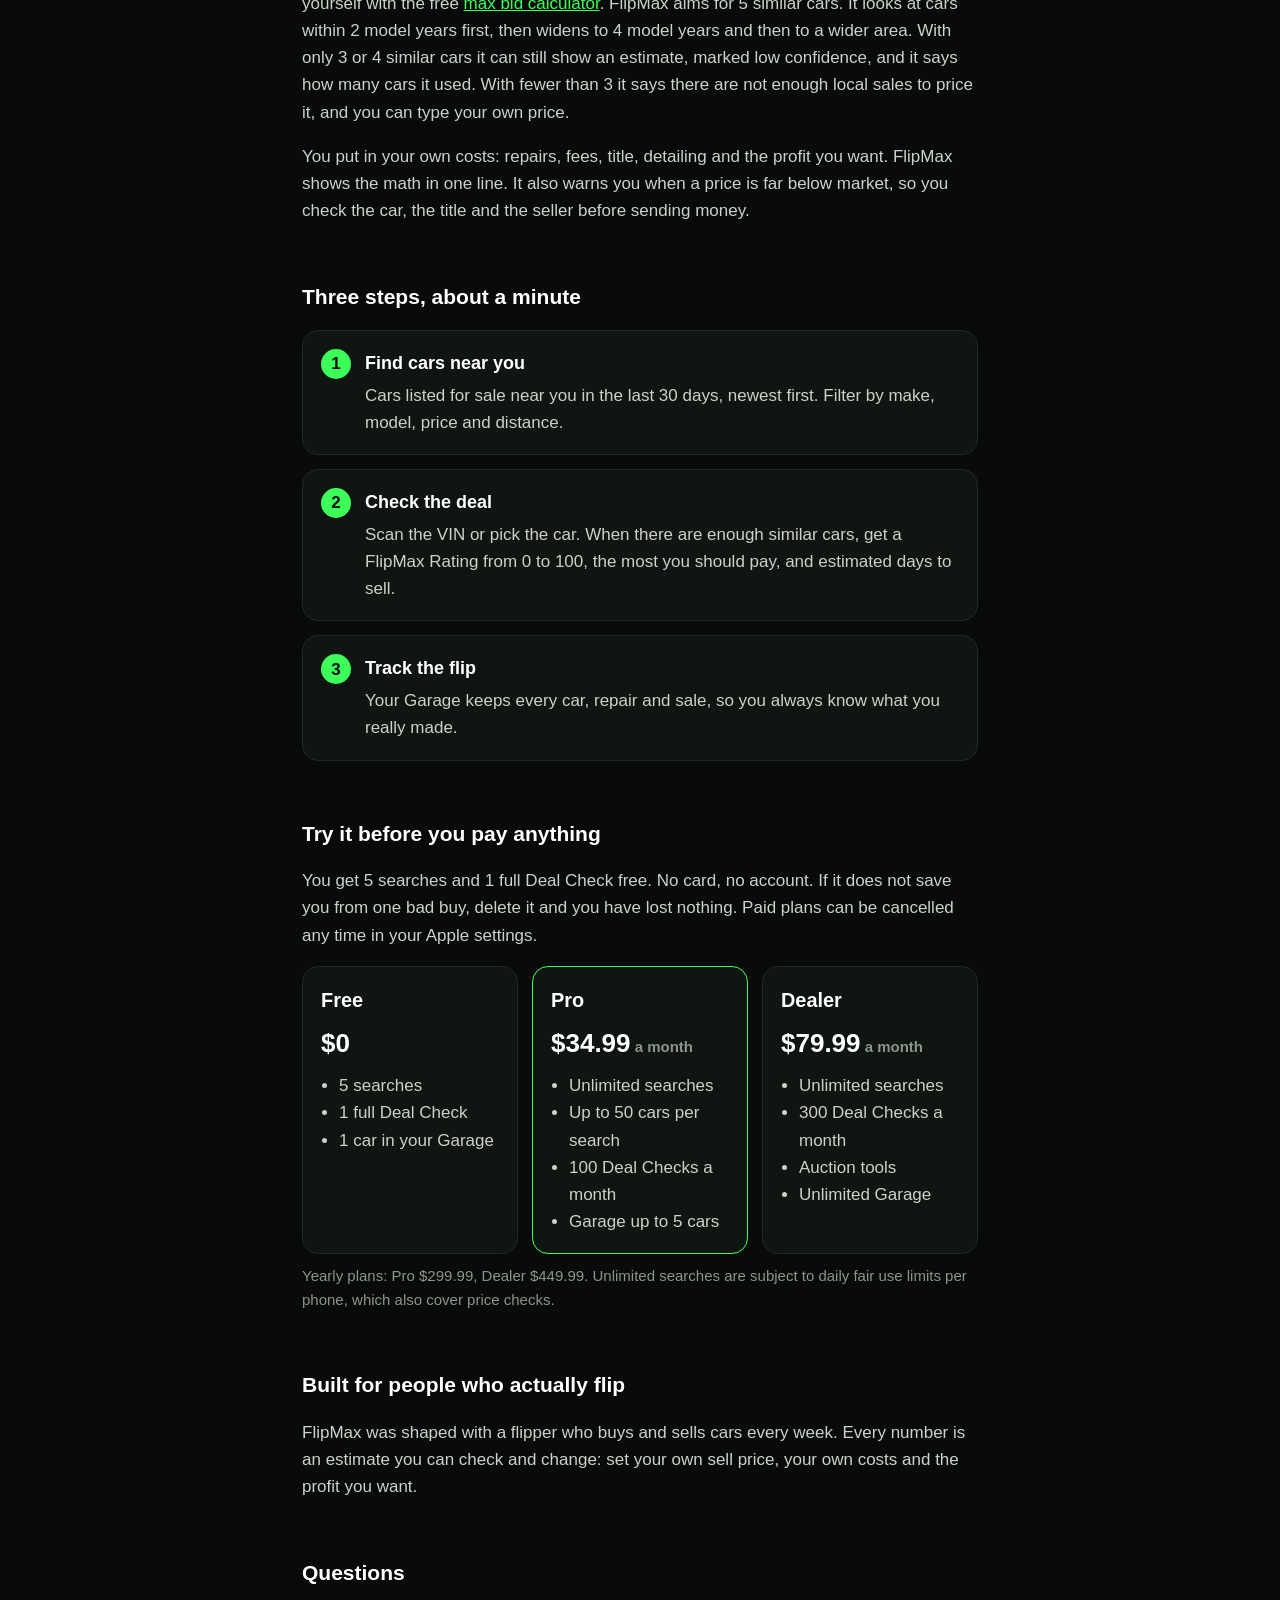
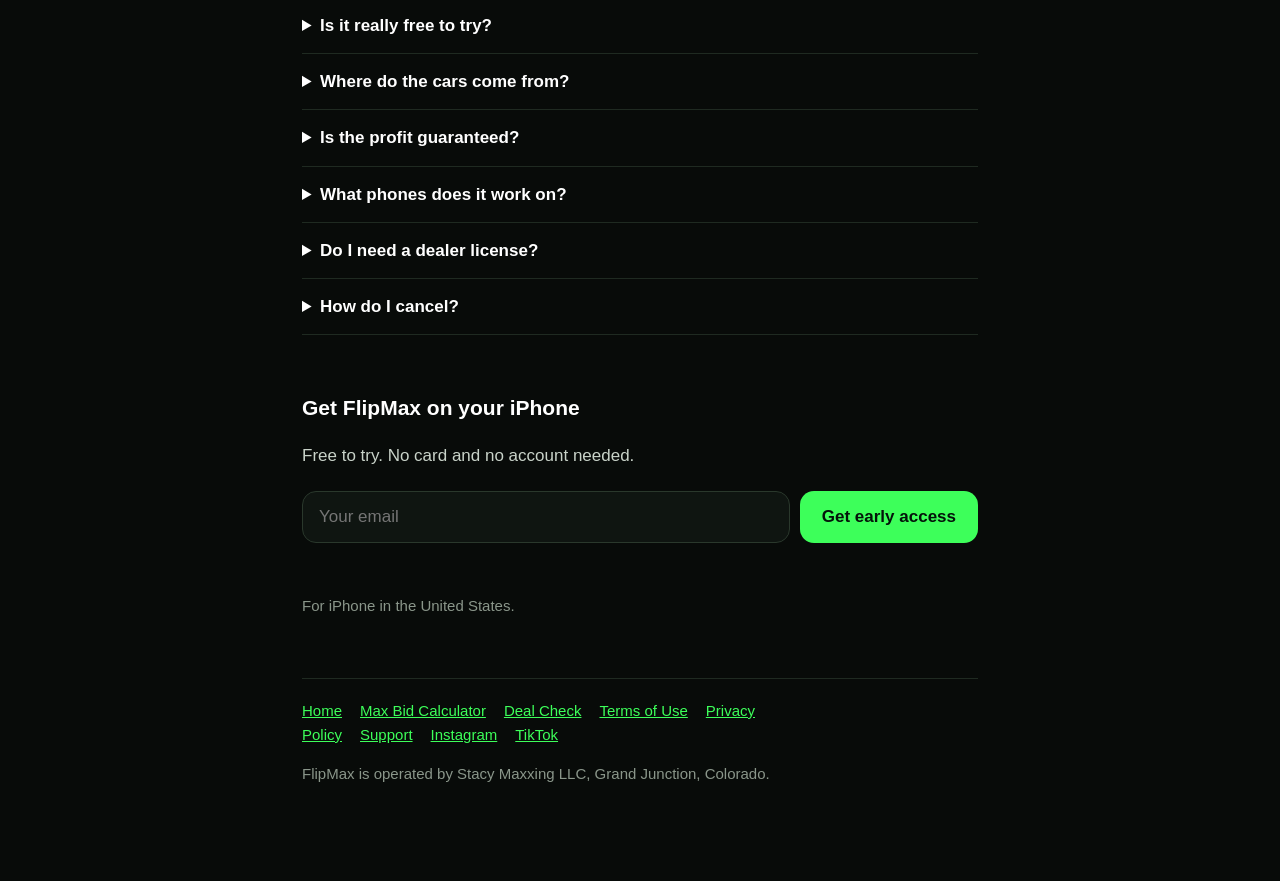
==== commit b0fb0d8a: "Link the FlipMax Instagram and TikTok (@flipmaxapp) Co-Authored-By: Claude Opus 5.5 <noreply@anthrop" ====
--- a/index.html
+++ b/index.html
@@ -2,9 +2,10 @@
 <title>FlipMax: know the most you should pay for a car</title>
 <meta name="description" content="FlipMax shows cars listed for sale near you and estimates the most you should pay to hit the profit you want. Free to try on iPhone.">
 <link rel="canonical" href="https://flipmax.app/">
+<meta name="msvalidate.01" content="31DBEAE1FEFDA27F2EBEFFDFAE98A1FF">
 <script type="application/ld+json">
 {"@context":"https://schema.org","@graph":[
-{"@type":"Organization","@id":"https://flipmax.app/#org","name":"FlipMax","url":"https://flipmax.app/","email":"flipmax.support@gmail.com"},
+{"@type":"Organization","@id":"https://flipmax.app/#org","name":"FlipMax","url":"https://flipmax.app/","email":"flipmax.support@gmail.com","sameAs":["https://www.instagram.com/flipmaxapp/","https://www.tiktok.com/@flipmaxapp"]},
 {"@type":"SoftwareApplication","name":"FlipMax","url":"https://flipmax.app/","operatingSystem":"iOS","applicationCategory":"FinanceApplication","description":"FlipMax is an iPhone app for people in the United States who buy and resell used cars. It shows cars listed for sale nearby and estimates the most you should pay for a car to reach the profit you want. Every number is an estimate.","offers":{"@type":"Offer","price":"0","priceCurrency":"USD","description":"Free to try. Paid plans from $34.99 a month."},"publisher":{"@id":"https://flipmax.app/#org"}}
 ]}
 </script>
@@ -117,7 +118,7 @@
 </section>
 
 
-<footer><a href="/">Home</a><a href="/max-bid-calculator">Max Bid Calculator</a><a href="/is-this-car-a-good-deal">Deal Check</a><a href="/terms">Terms of Use</a><a href="/privacy">Privacy Policy</a><a href="/support">Support</a><p class="muted">FlipMax is operated by Stacy Maxxing LLC, Grand Junction, Colorado.</p></footer>
+<footer><a href="/">Home</a><a href="/max-bid-calculator">Max Bid Calculator</a><a href="/is-this-car-a-good-deal">Deal Check</a><a href="/terms">Terms of Use</a><a href="/privacy">Privacy Policy</a><a href="/support">Support</a><a href="https://www.instagram.com/flipmaxapp/">Instagram</a><a href="https://www.tiktok.com/@flipmaxapp">TikTok</a><p class="muted">FlipMax is operated by Stacy Maxxing LLC, Grand Junction, Colorado.</p></footer>
 </main>
 <script>
 (function(){
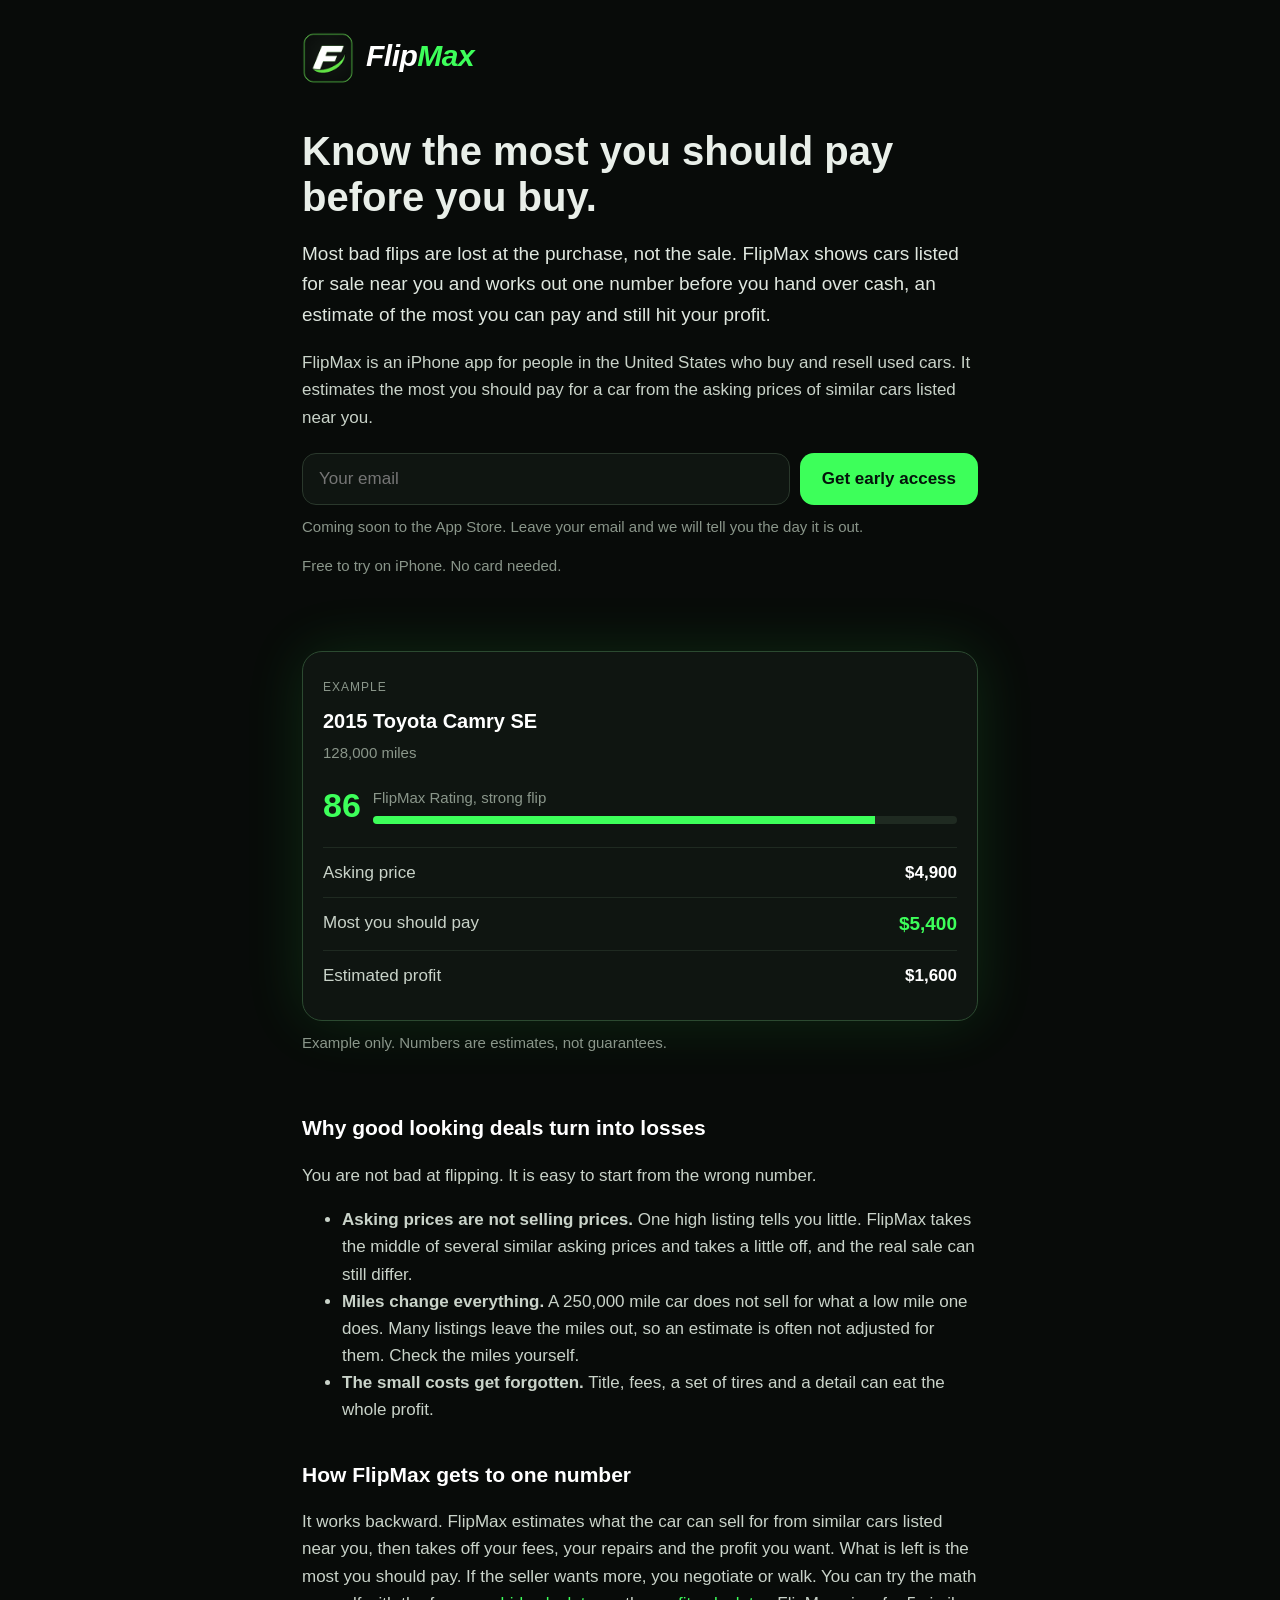
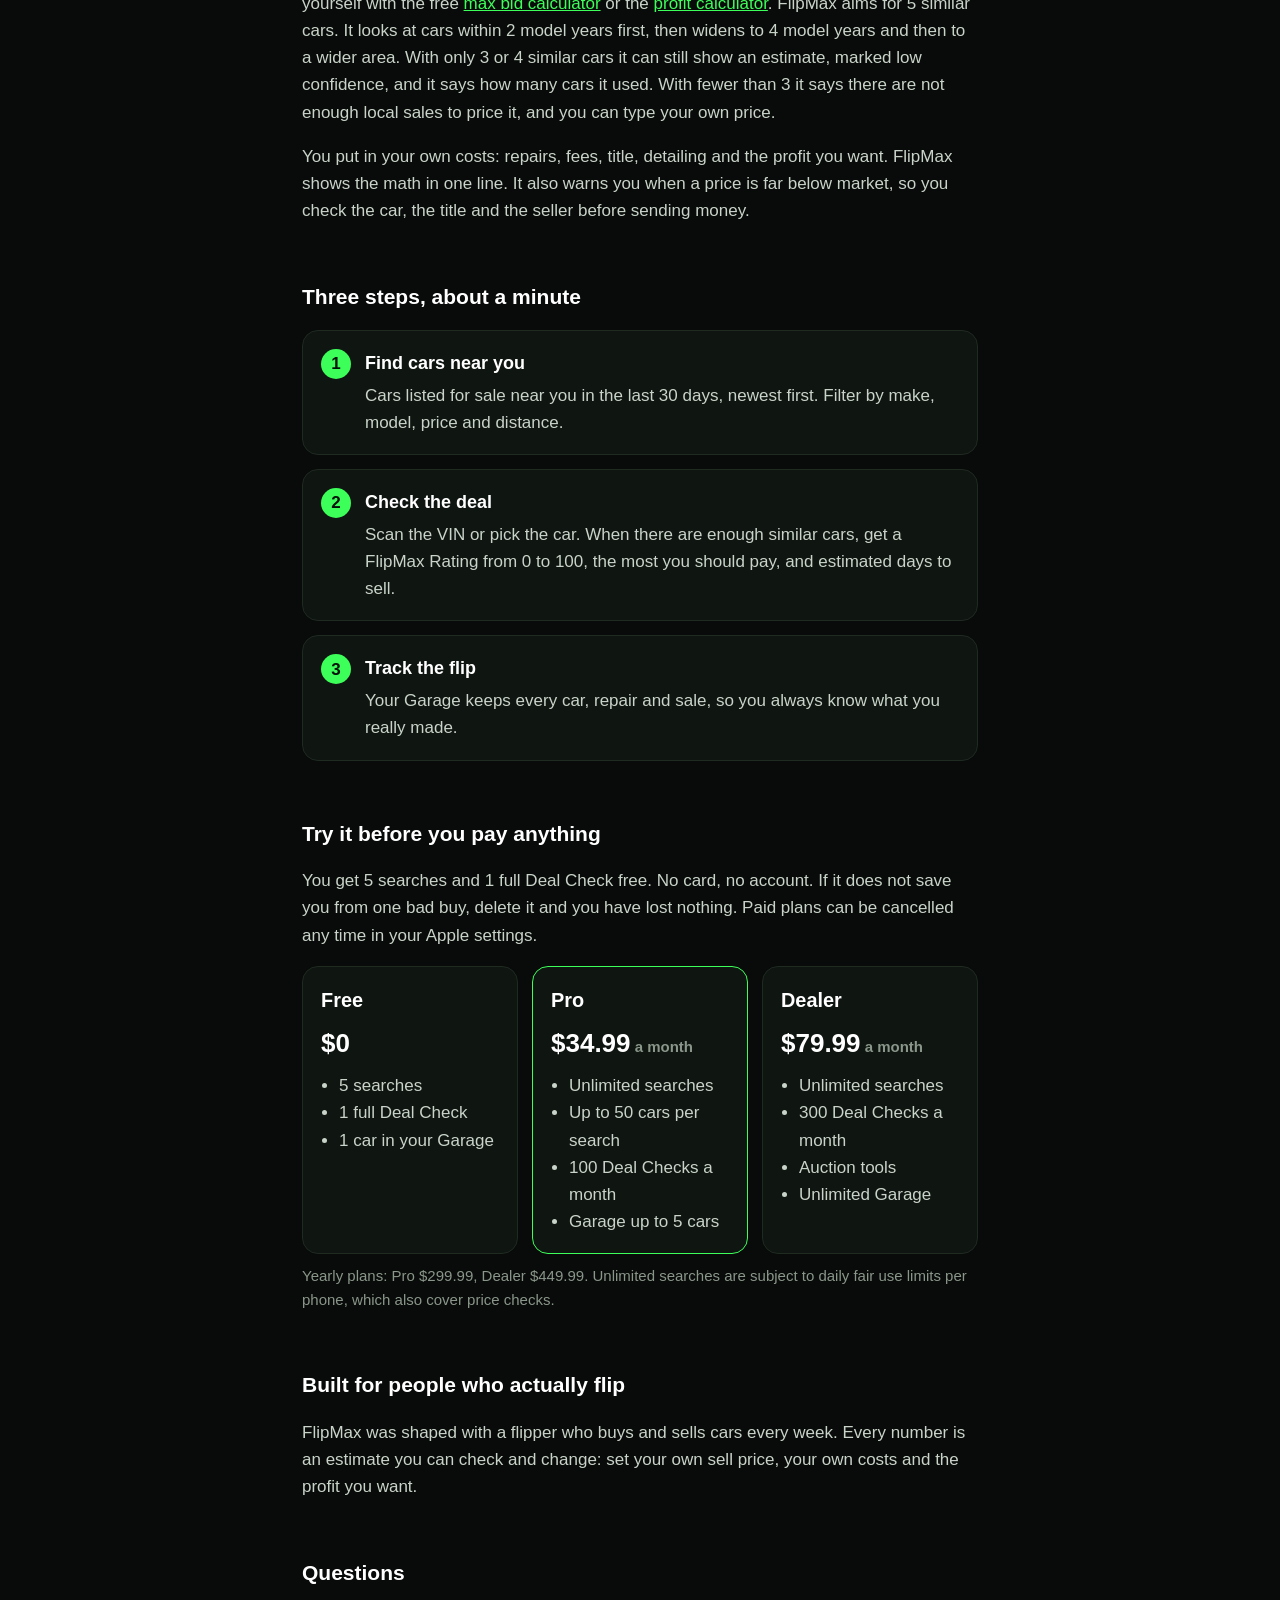
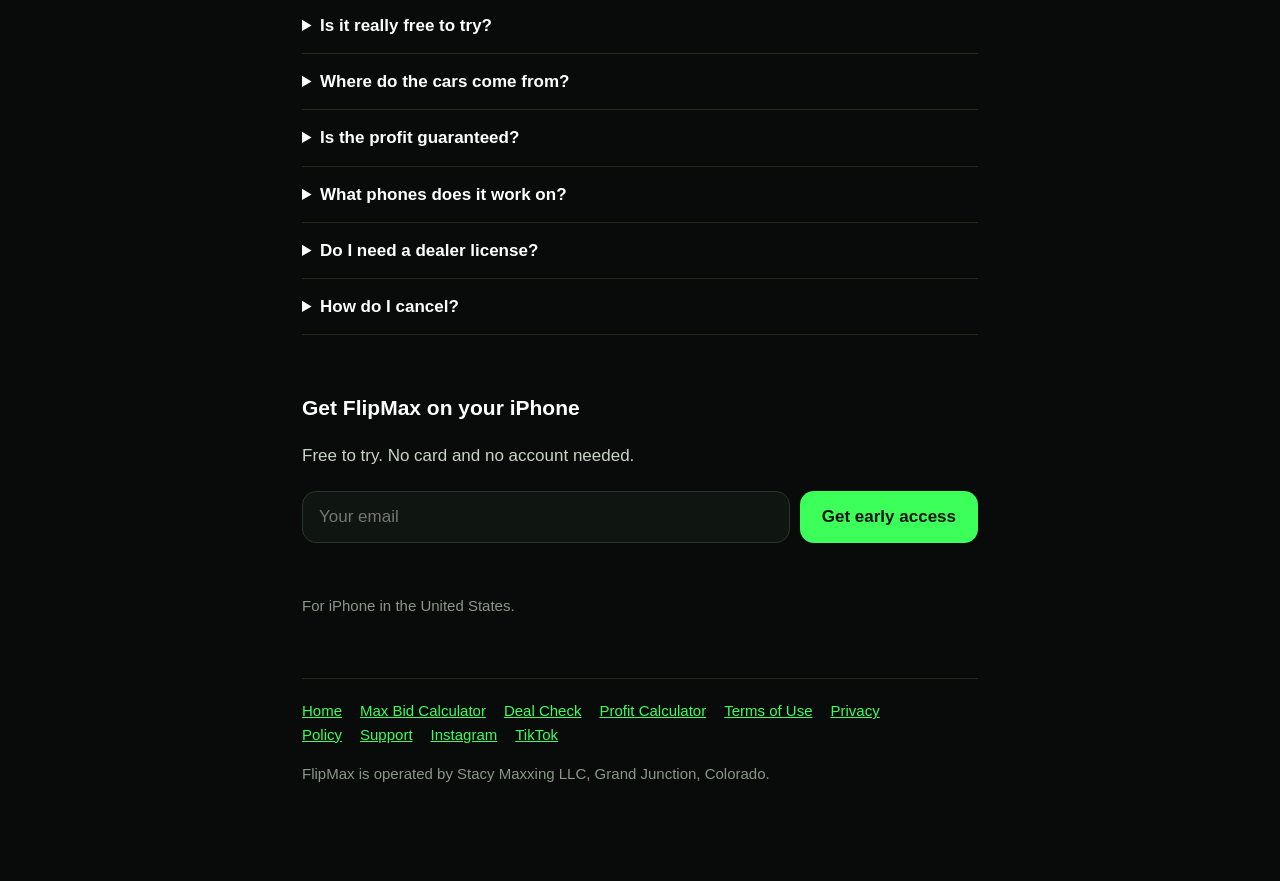
==== commit 56f4654f: "Car flipping profit calculator page Co-Authored-By: Claude Opus 5.5 <noreply@anthropic.com> Claude-S" ====
--- a/index.html
+++ b/index.html
@@ -69,7 +69,7 @@
 <li><b>The small costs get forgotten.</b> Title, fees, a set of tires and a detail can eat the whole profit.</li>
 </ul>
 <h2>How FlipMax gets to one number</h2>
-<p>It works backward. FlipMax estimates what the car can sell for from similar cars listed near you, then takes off your fees, your repairs and the profit you want. What is left is the most you should pay. If the seller wants more, you negotiate or walk. You can try the math yourself with the free <a href="/max-bid-calculator">max bid calculator</a>. FlipMax aims for 5 similar cars. It looks at cars within 2 model years first, then widens to 4 model years and then to a wider area. With only 3 or 4 similar cars it can still show an estimate, marked low confidence, and it says how many cars it used. With fewer than 3 it says there are not enough local sales to price it, and you can type your own price.</p>
+<p>It works backward. FlipMax estimates what the car can sell for from similar cars listed near you, then takes off your fees, your repairs and the profit you want. What is left is the most you should pay. If the seller wants more, you negotiate or walk. You can try the math yourself with the free <a href="/max-bid-calculator">max bid calculator</a> or the <a href="/car-flipping-profit-calculator">profit calculator</a>. FlipMax aims for 5 similar cars. It looks at cars within 2 model years first, then widens to 4 model years and then to a wider area. With only 3 or 4 similar cars it can still show an estimate, marked low confidence, and it says how many cars it used. With fewer than 3 it says there are not enough local sales to price it, and you can type your own price.</p>
 <p>You put in your own costs: repairs, fees, title, detailing and the profit you want. FlipMax shows the math in one line. It also warns you when a price is far below market, so you check the car, the title and the seller before sending money.</p>
 </section>
 
@@ -118,7 +118,7 @@
 </section>
 
 
-<footer><a href="/">Home</a><a href="/max-bid-calculator">Max Bid Calculator</a><a href="/is-this-car-a-good-deal">Deal Check</a><a href="/terms">Terms of Use</a><a href="/privacy">Privacy Policy</a><a href="/support">Support</a><a href="https://www.instagram.com/flipmaxapp/">Instagram</a><a href="https://www.tiktok.com/@flipmaxapp">TikTok</a><p class="muted">FlipMax is operated by Stacy Maxxing LLC, Grand Junction, Colorado.</p></footer>
+<footer><a href="/">Home</a><a href="/max-bid-calculator">Max Bid Calculator</a><a href="/is-this-car-a-good-deal">Deal Check</a><a href="/car-flipping-profit-calculator">Profit Calculator</a><a href="/terms">Terms of Use</a><a href="/privacy">Privacy Policy</a><a href="/support">Support</a><a href="https://www.instagram.com/flipmaxapp/">Instagram</a><a href="https://www.tiktok.com/@flipmaxapp">TikTok</a><p class="muted">FlipMax is operated by Stacy Maxxing LLC, Grand Junction, Colorado.</p></footer>
 </main>
 <script>
 (function(){
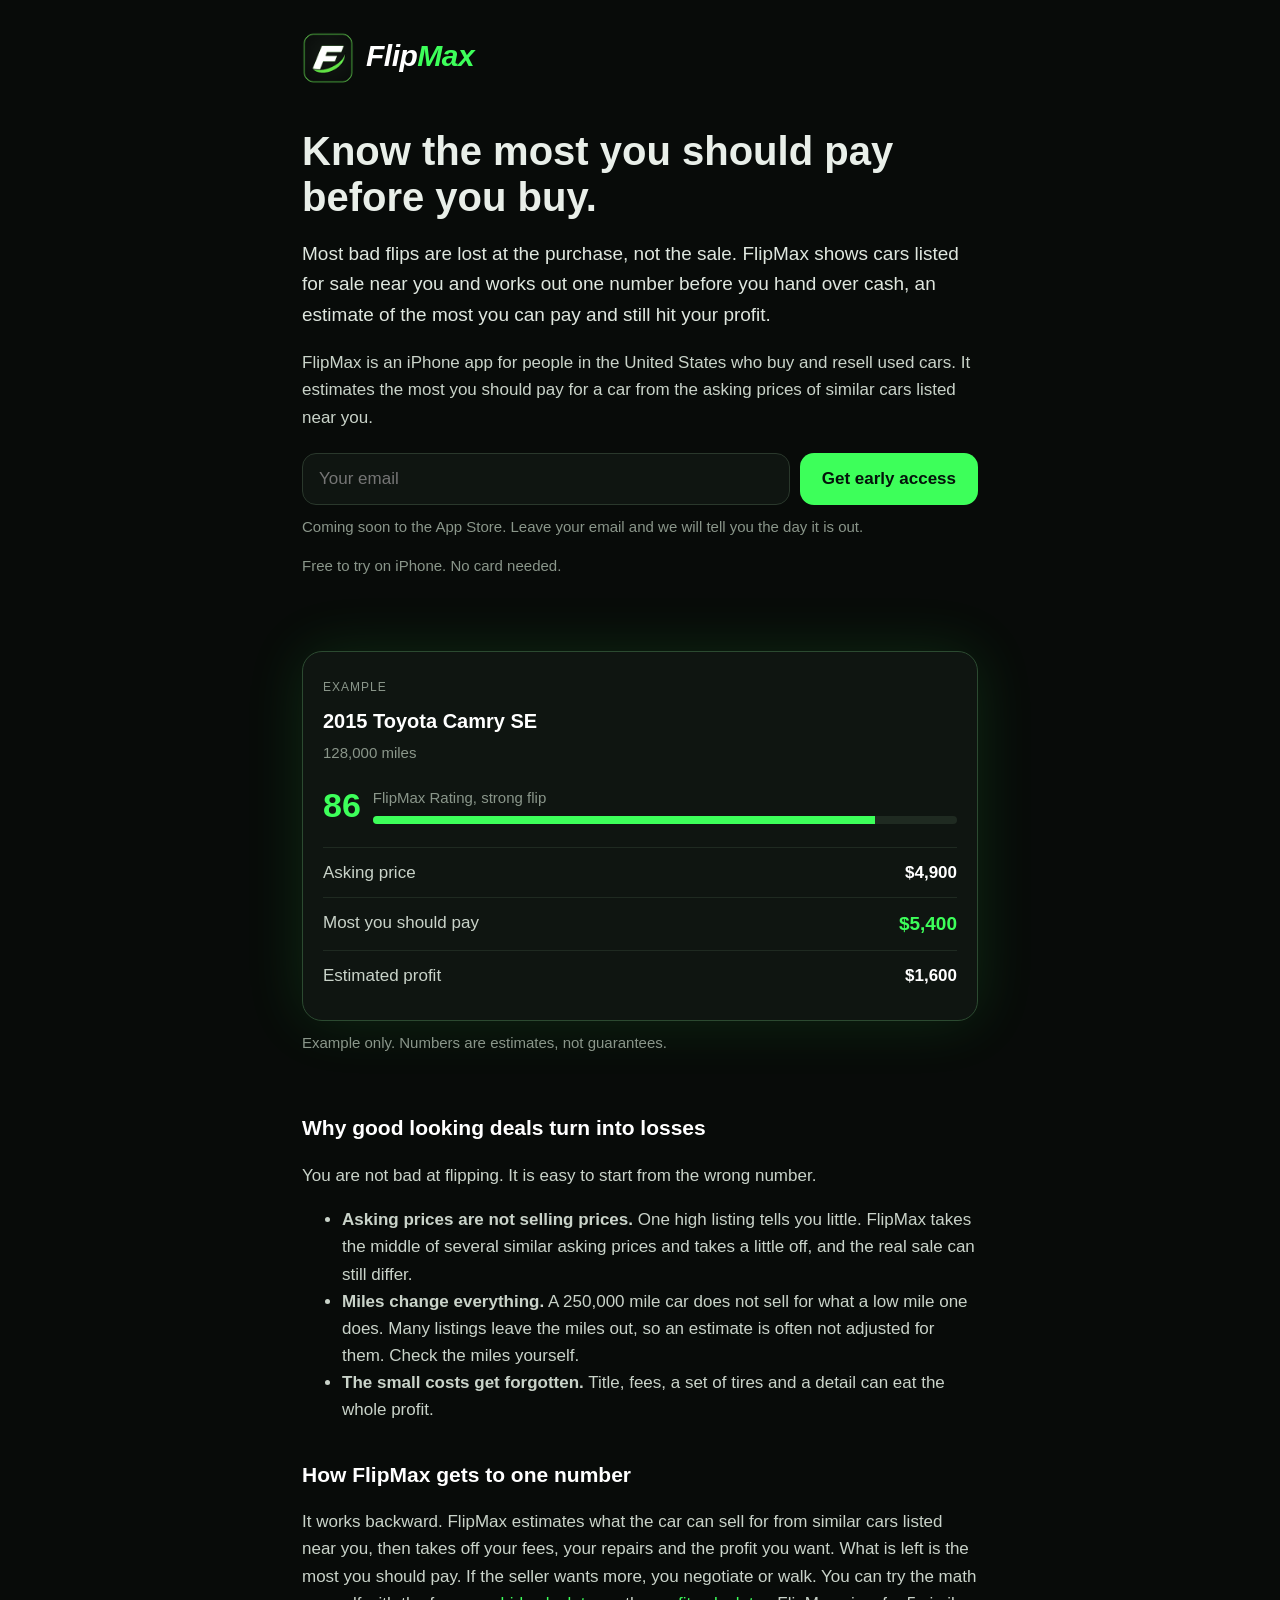
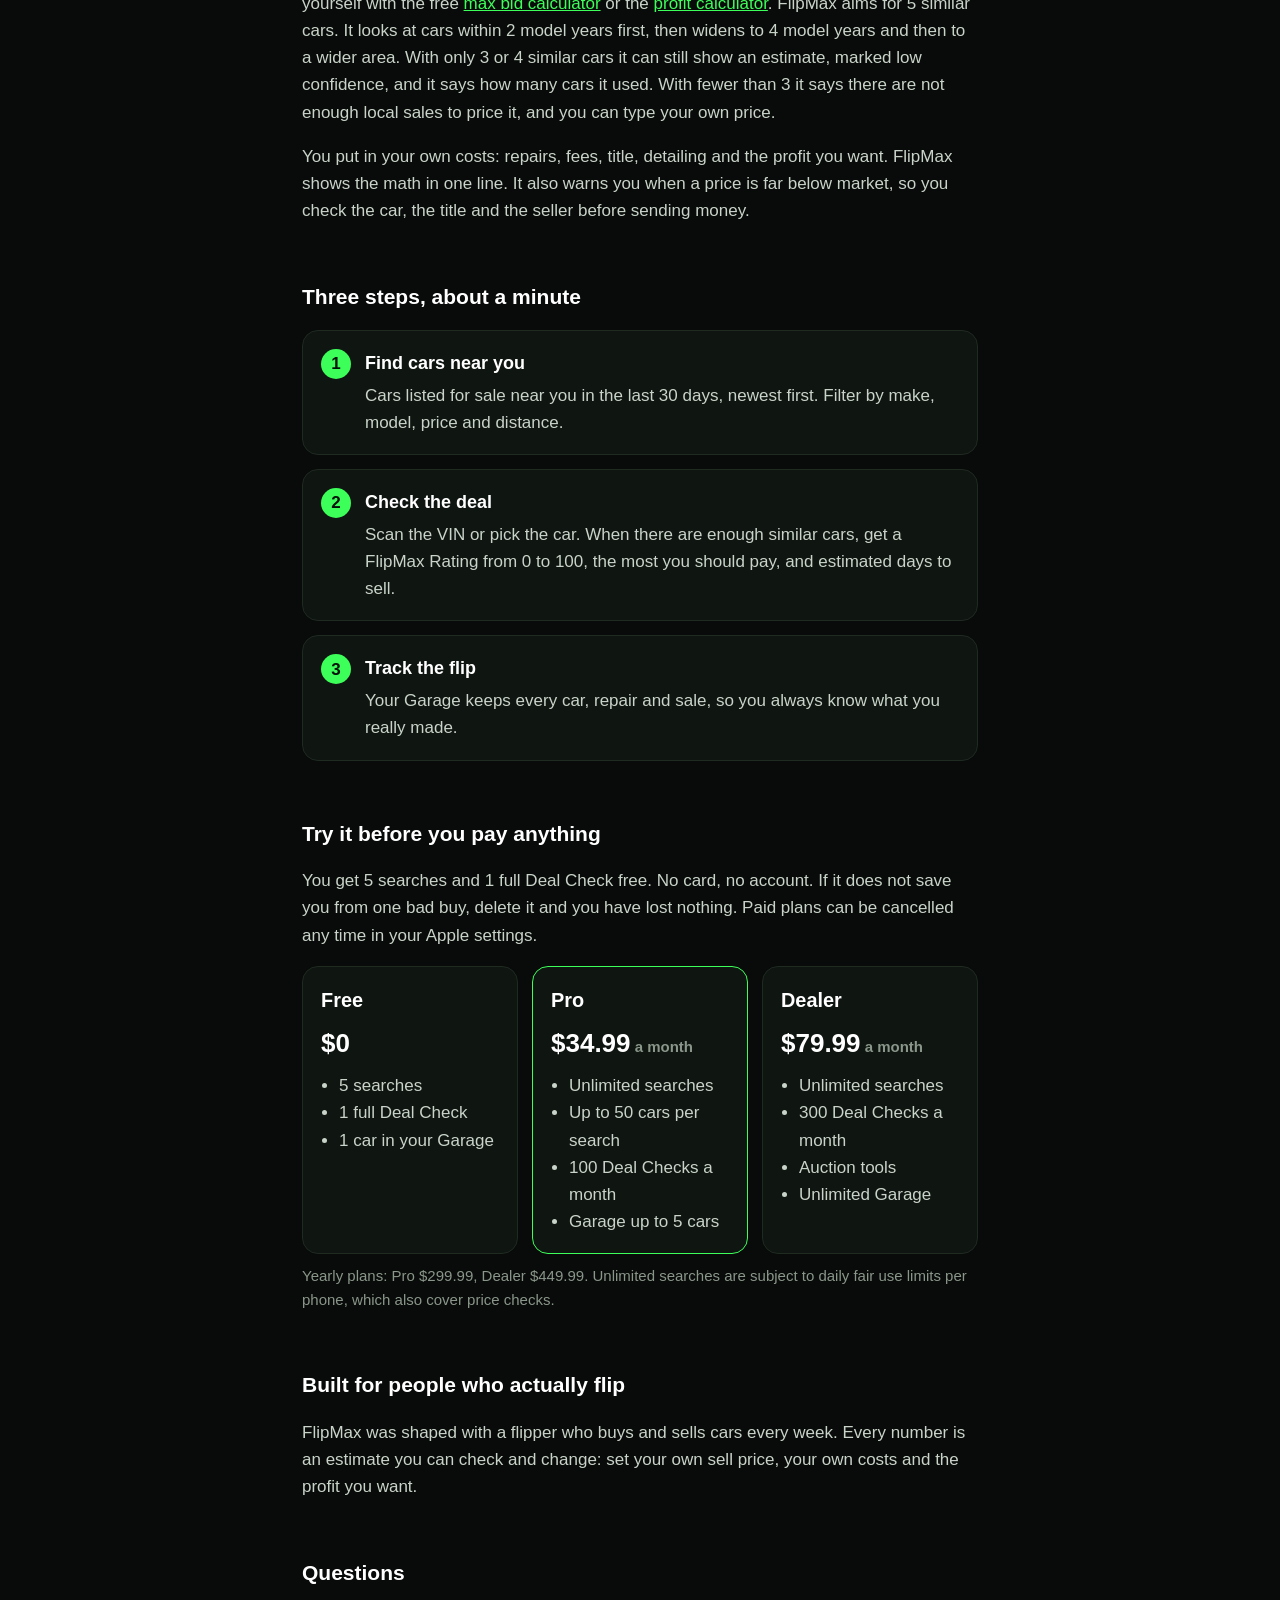
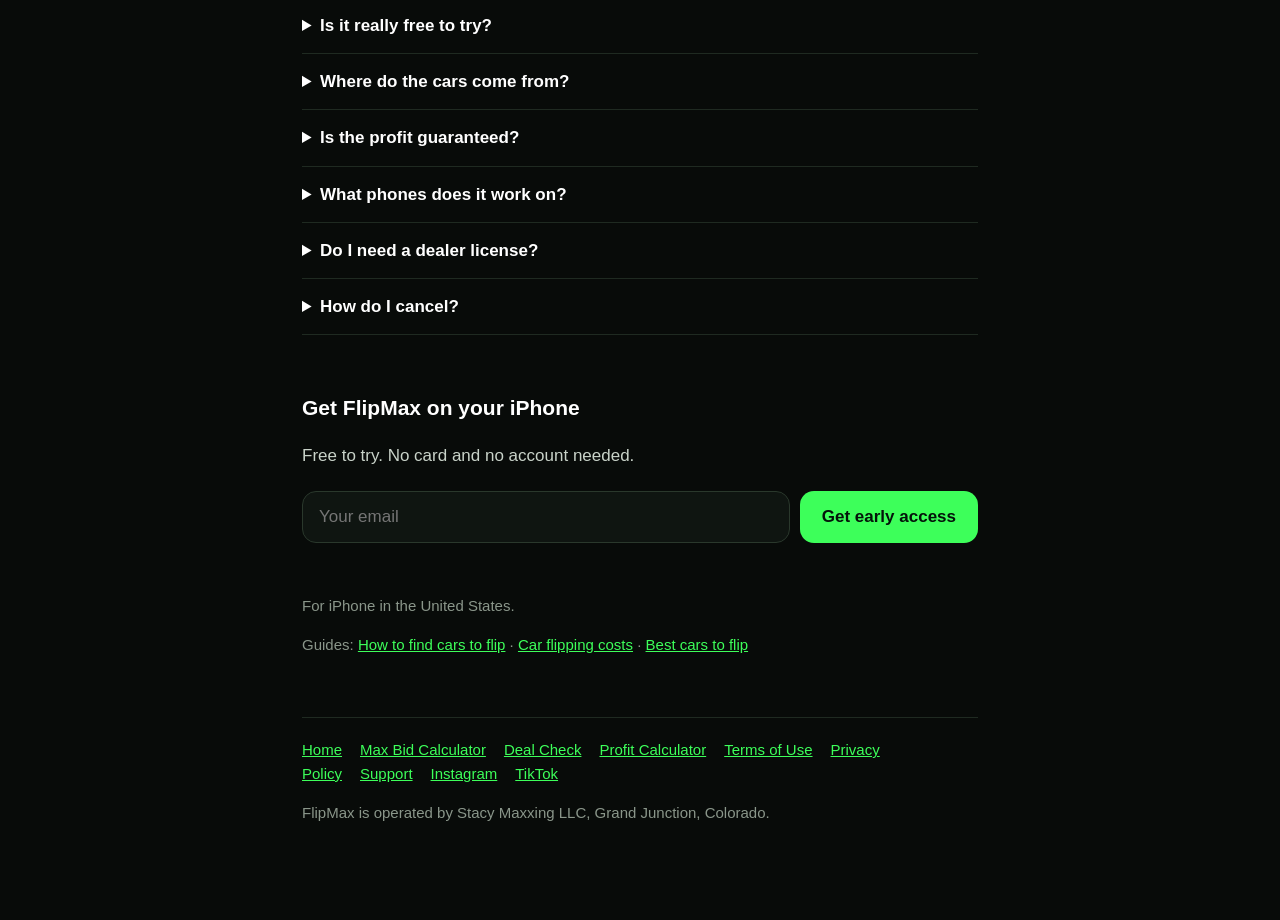
==== commit 6864a01b: "3 guide pages: how to find cars to flip, car flipping costs, best cars to flip Co-Authored-By: Claud" ====
--- a/index.html
+++ b/index.html
@@ -118,6 +118,7 @@
 </section>
 
 
+<p class="note">Guides: <a href="/how-to-find-cars-to-flip">How to find cars to flip</a> · <a href="/car-flipping-costs">Car flipping costs</a> · <a href="/best-cars-to-flip">Best cars to flip</a></p>
 <footer><a href="/">Home</a><a href="/max-bid-calculator">Max Bid Calculator</a><a href="/is-this-car-a-good-deal">Deal Check</a><a href="/car-flipping-profit-calculator">Profit Calculator</a><a href="/terms">Terms of Use</a><a href="/privacy">Privacy Policy</a><a href="/support">Support</a><a href="https://www.instagram.com/flipmaxapp/">Instagram</a><a href="https://www.tiktok.com/@flipmaxapp">TikTok</a><p class="muted">FlipMax is operated by Stacy Maxxing LLC, Grand Junction, Colorado.</p></footer>
 </main>
 <script>
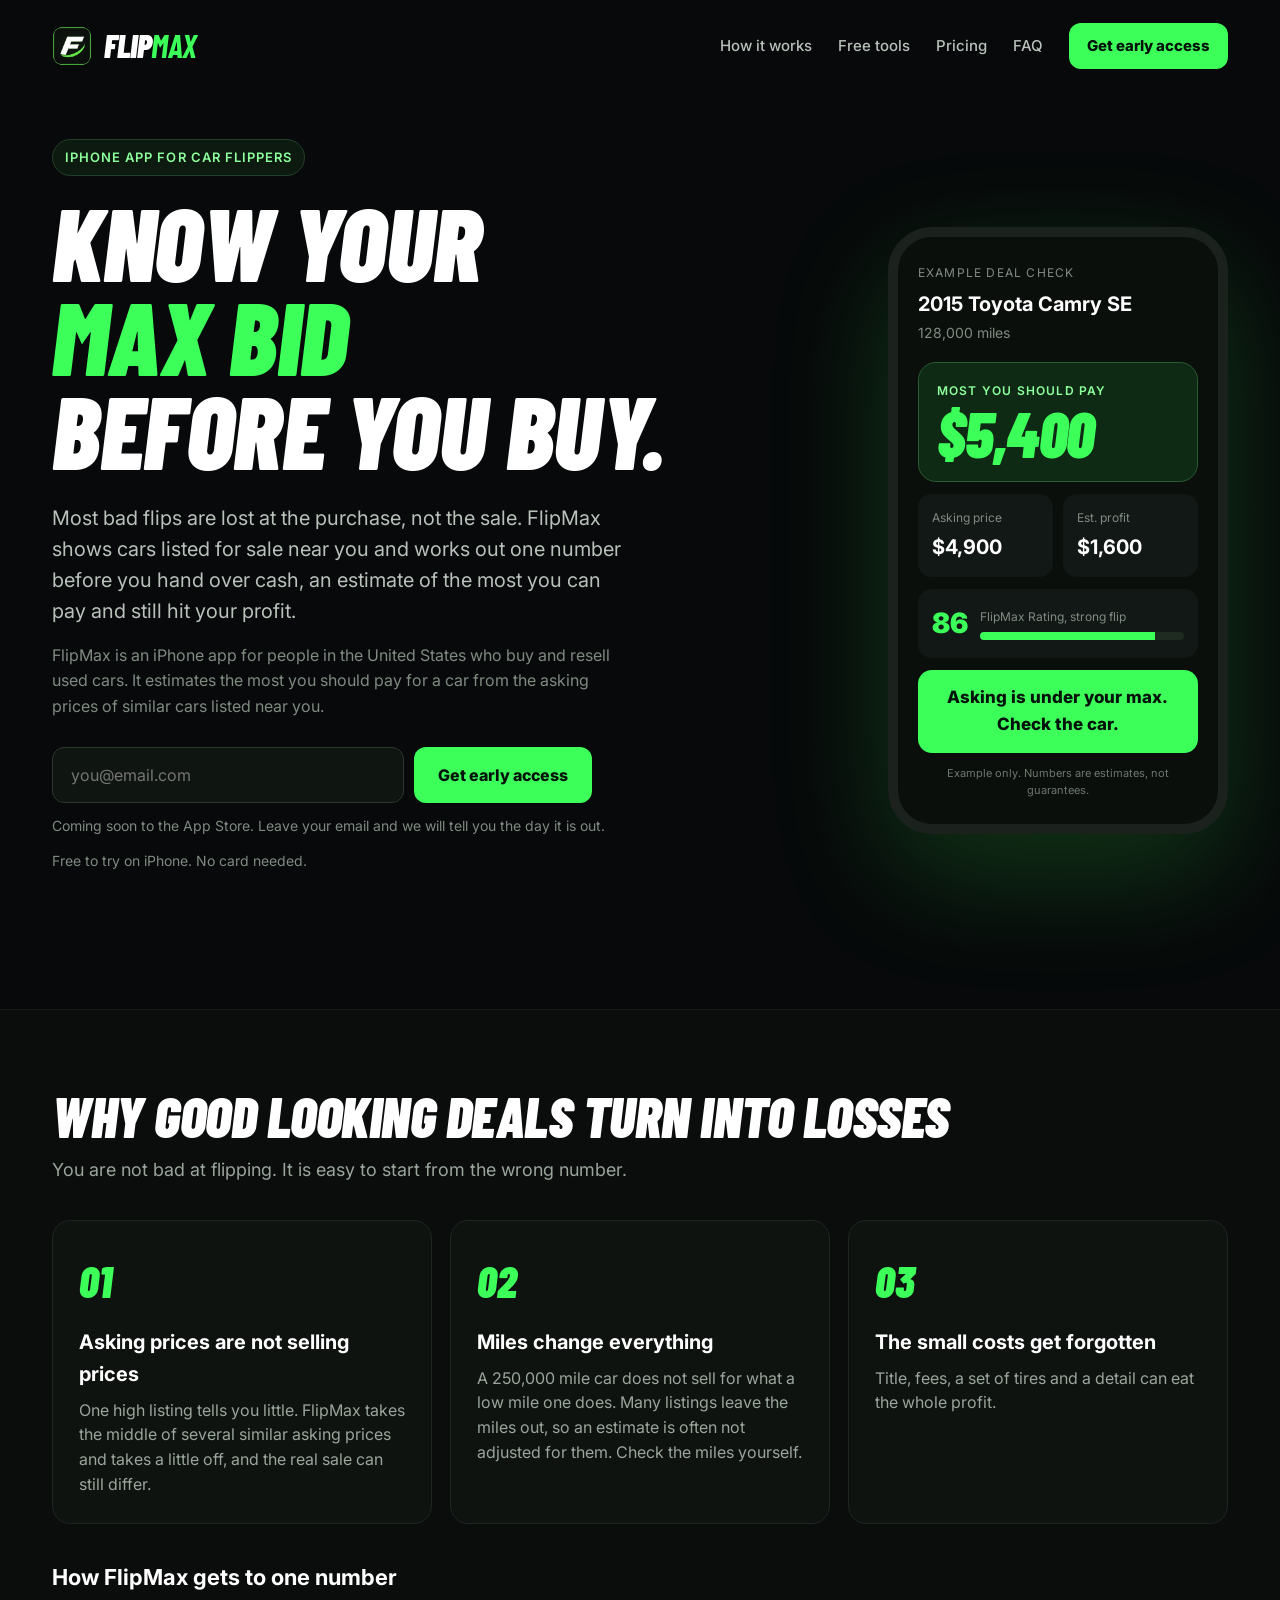
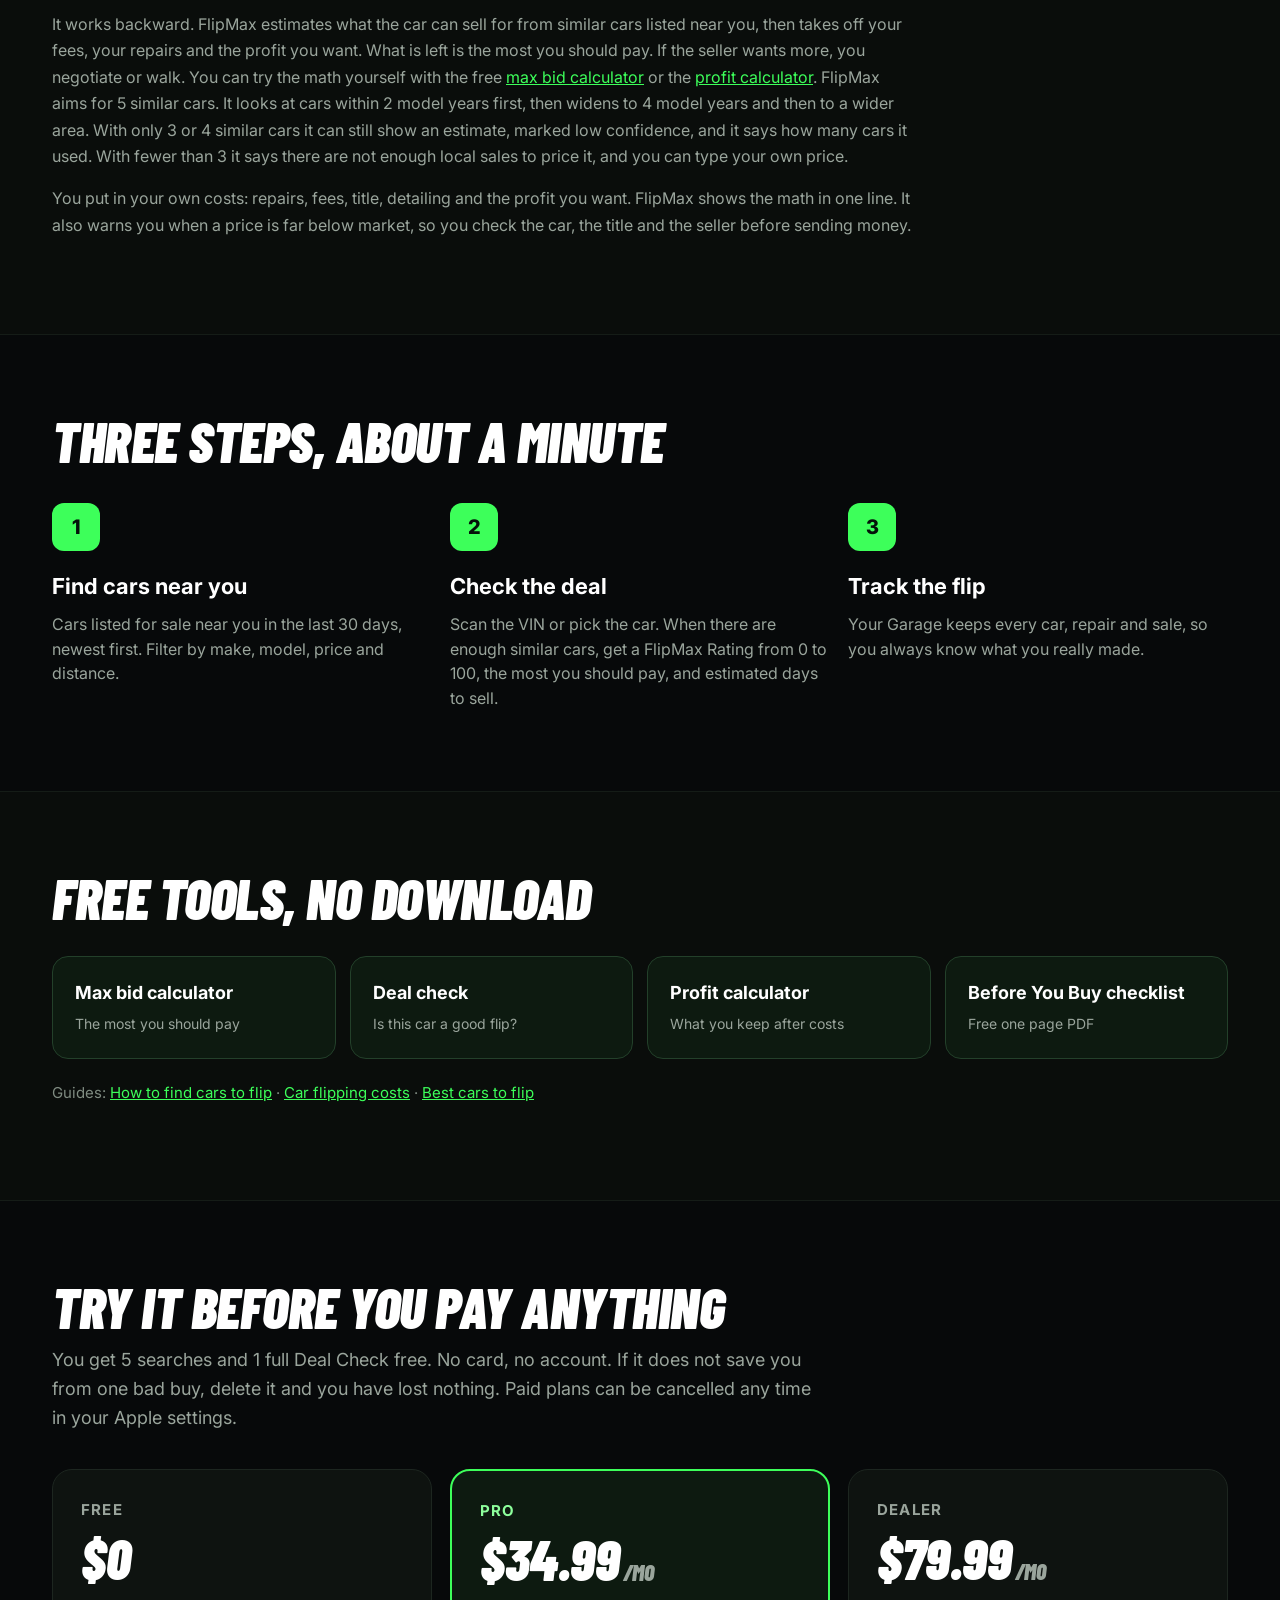
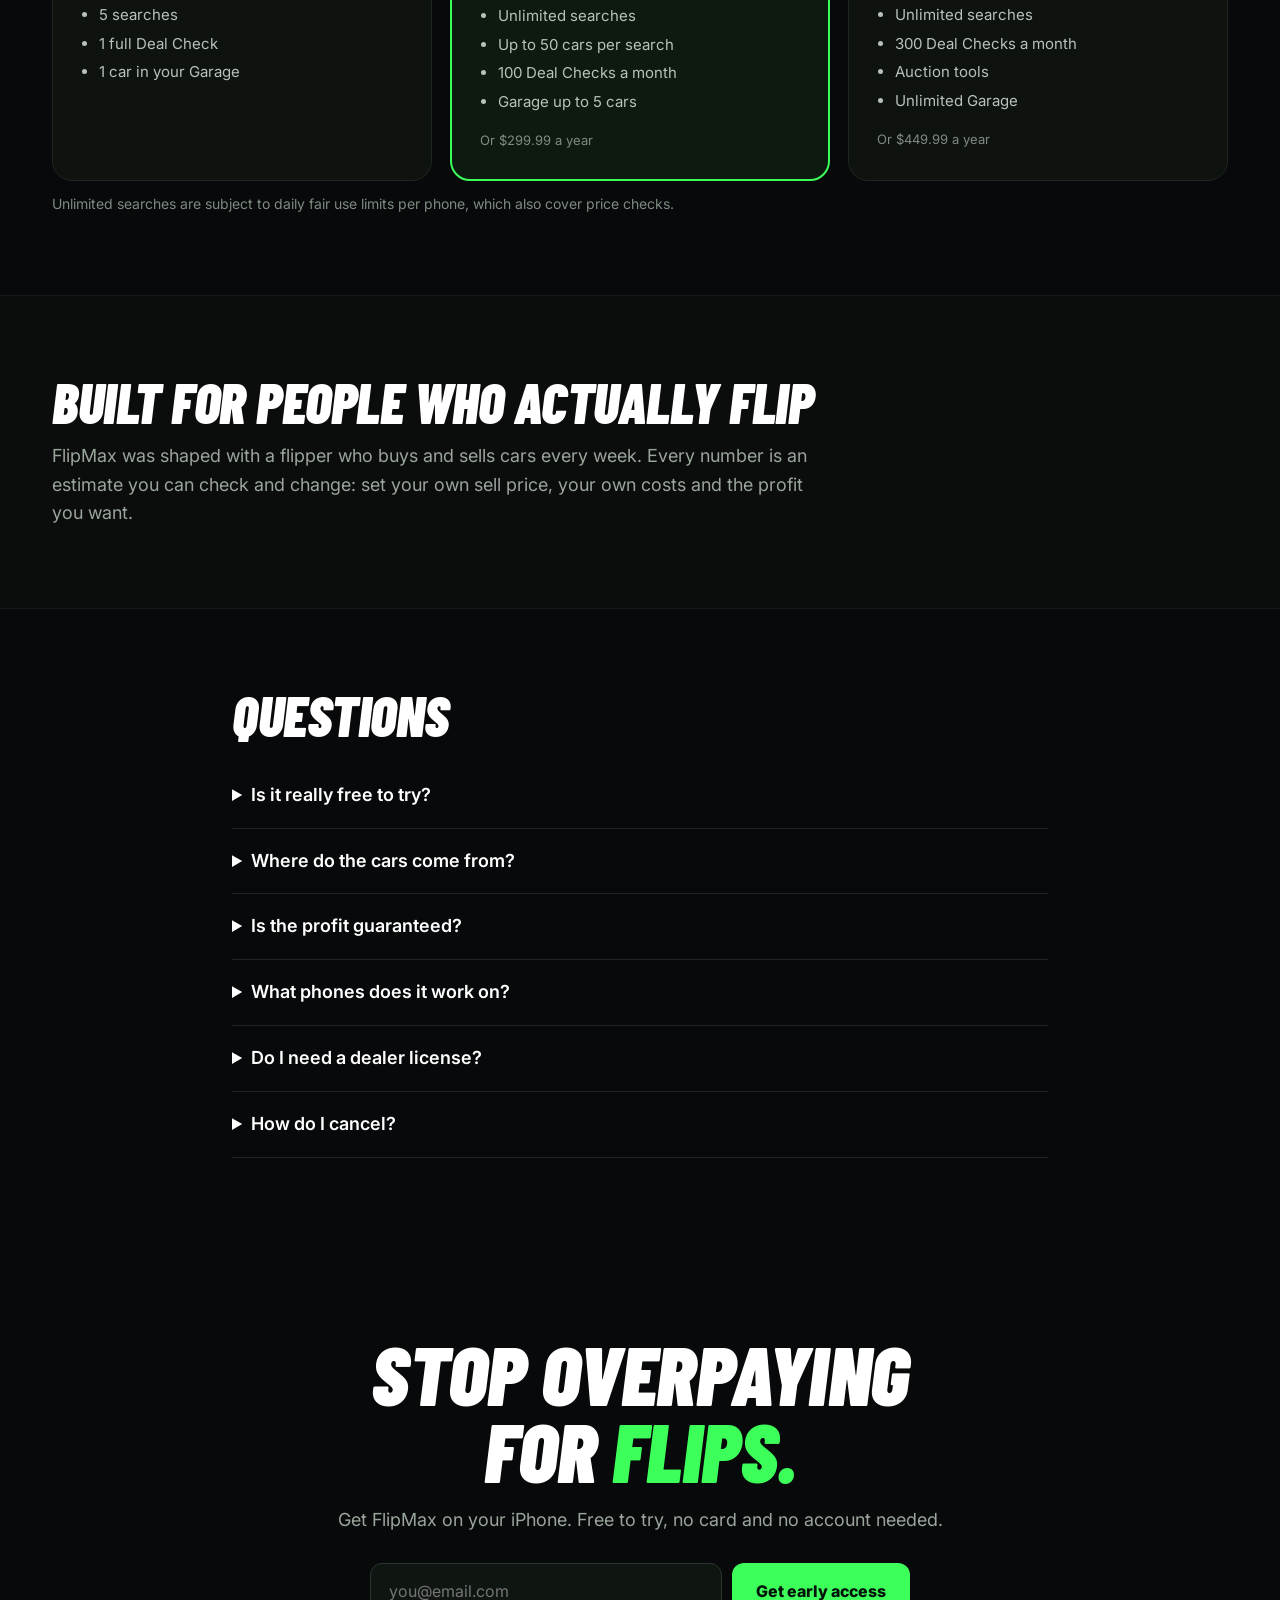
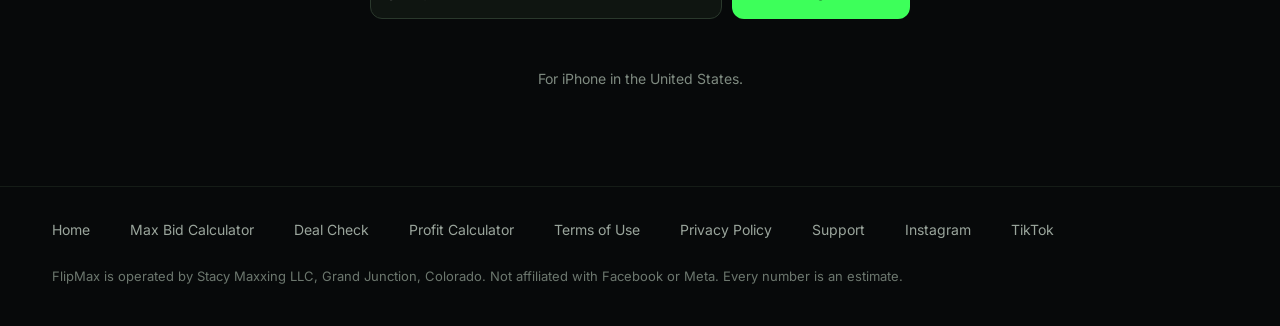
==== commit 22345351: "Home page redesign: bold hero, phone Deal Check card, card grids, mobile layout Co-Authored-By: Clau" ====
--- a/index.html
+++ b/index.html
@@ -10,117 +10,172 @@
 ]}
 </script>
 <link rel="stylesheet" href="/site.css"><link rel="icon" id="fav" href="data:,"><script>addEventListener("DOMContentLoaded",function(){document.getElementById("fav").href=document.getElementById("lg").src})</script>
+<link rel="preconnect" href="https://fonts.googleapis.com"><link rel="preconnect" href="https://fonts.gstatic.com" crossorigin>
+<link href="https://fonts.googleapis.com/css2?family=Barlow+Condensed:ital,wght@1,800;1,900&family=Inter:wght@400;500;600;700;800&display=swap" rel="stylesheet">
 <style>
-.hero h1{font-size:40px;margin-top:44px}
-.sub{font-size:19px;color:#dfe7df}
-.form{display:flex;gap:10px;flex-wrap:wrap;margin-top:22px}
-.form input{flex:1 1 220px;padding:15px 16px;border-radius:14px;border:1px solid #2a382c;background:#0f1511;color:#fff;font-size:17px}
-.form button{flex:0 0 auto;padding:15px 22px;border-radius:14px;border:0;background:#3dff5a;color:#04130a;font-weight:800;font-size:17px;cursor:pointer}
-.dl{display:inline-block;padding:15px 22px;border-radius:14px;background:#3dff5a;color:#04130a;font-weight:800;font-size:17px;text-decoration:none;margin-top:22px}
-.note{font-size:15px;color:#8a968a;margin-top:10px}
-.msg{font-weight:700;color:#3dff5a;margin-top:12px;min-height:22px}
-.deal{border:1px solid #2c4a31;border-radius:20px;background:#0f1511;padding:20px;margin:36px 0 8px;box-shadow:0 0 60px rgba(61,255,90,.12)}
-.deal .tag{font-size:12px;letter-spacing:1px;text-transform:uppercase;color:#8a968a}
-.deal h3{margin:6px 0 2px;color:#fff;font-size:20px}
-.deal .row{display:flex;justify-content:space-between;padding:11px 0;border-top:1px solid #1f2a21;color:#c9d3c9}
-.deal .row b{color:#fff}.deal .row.big b{color:#3dff5a;font-size:19px}
-.rate{display:flex;align-items:center;gap:12px;margin:12px 0 14px}
-.rate .n{font-size:34px;font-weight:900;color:#3dff5a}
-.bar{flex:1;height:8px;border-radius:99px;background:#1f2a21;overflow:hidden}.bar i{display:block;height:100%;width:86%;background:#3dff5a}
-section{margin-top:56px}
-.steps{counter-reset:s;display:grid;gap:14px;margin-top:16px}
-.step{border:1px solid #1f2a21;border-radius:16px;padding:18px 18px 18px 62px;background:#0f1511;position:relative}
-.step:before{counter-increment:s;content:counter(s);position:absolute;left:18px;top:18px;width:30px;height:30px;border-radius:99px;background:#3dff5a;color:#04130a;font-weight:900;display:grid;place-items:center}
-.step h3{margin:0 0 4px;color:#fff;font-size:18px}.step p{margin:0}
-.plans{display:grid;gap:14px;grid-template-columns:repeat(auto-fit,minmax(200px,1fr));margin-top:16px}
-.plan{border:1px solid #1f2a21;border-radius:16px;padding:18px;background:#0f1511}
-.plan h3{margin:0;color:#fff}.plan .p{font-size:26px;font-weight:900;color:#fff;margin:6px 0}.plan ul{padding-left:18px;margin:8px 0 0}
-.plan.hot{border-color:#3dff5a}
-details{border-bottom:1px solid #1f2a21;padding:14px 0}summary{cursor:pointer;color:#fff;font-weight:700}
-details p{margin:10px 0 0}
-</style></head><body><main><a class="logo" href="/"><img id="lg" alt="FlipMax logo" width="52" height="52" style="border-radius:13px;vertical-align:middle;margin-right:12px" src="[data-uri]">Flip<b>Max</b></a>
-
-<section class="hero" style="margin-top:0">
-<h1>Know the most you should pay before you buy.</h1>
+body{background:#07090a;font-family:Inter,-apple-system,"Segoe UI",Roboto,Arial,sans-serif;color:#e8ede9}
+.w{max-width:1240px;margin:0 auto;padding:0 32px}
+.dsp{font-family:"Barlow Condensed",Impact,sans-serif;font-style:italic;font-weight:900;text-transform:uppercase;letter-spacing:-.5px;line-height:.92;color:#fff}
+.g{color:#3dff5a}
+p,li{color:#9aa59c}
+.top{display:flex;align-items:center;justify-content:space-between;gap:20px;padding:20px 32px;max-width:1240px;margin:0 auto}
+.logo{font-family:"Barlow Condensed",Impact,sans-serif;font-style:italic;font-weight:900;text-transform:uppercase;font-size:32px;color:#fff;text-decoration:none;display:flex;align-items:center}
+.logo img{width:40px;height:40px;border-radius:10px;margin-right:10px}.logo b{color:#3dff5a}
+.nav{display:flex;gap:26px;align-items:center;font-size:15px;font-weight:500}
+.nav a{color:#b8c2ba;text-decoration:none}.nav a:hover{color:#fff}
+.btn{display:inline-flex;align-items:center;justify-content:center;background:#3dff5a;color:#04130a!important;font-weight:800;border-radius:12px;text-decoration:none;border:0;cursor:pointer;font-family:inherit}
+.nav .btn{padding:11px 18px;font-size:15px}
+.hero{display:flex;flex-wrap:wrap;gap:56px;align-items:center;padding-top:48px;padding-bottom:88px}
+.hero .l{flex:999 1 520px;min-width:0}.hero .r{flex:1 1 340px;display:flex;justify-content:center}
+.chip{display:inline-block;border:1px solid #23402a;background:#0d1a10;color:#8dff9c;font-size:13px;font-weight:600;letter-spacing:.08em;text-transform:uppercase;padding:7px 12px;border-radius:999px;margin:0 0 18px}
+.hero h1{font-size:clamp(56px,8vw,104px);margin:0}
+.sub{font-size:20px;line-height:1.55;color:#b8c2ba;max-width:580px;margin:26px 0 0}
+.what{font-size:16px;color:#7f8b81;max-width:580px}
+.form{display:flex;gap:10px;flex-wrap:wrap;margin-top:28px;max-width:540px}
+.form input{flex:1 1 240px;min-width:0;height:56px;padding:0 18px;border-radius:12px;border:1px solid #2a382c;background:#0f1511;color:#fff;font-size:16px;font-family:inherit}
+.form button,.dl{height:56px;padding:0 24px;font-size:16px}
+.dl{margin-top:28px}
+.note{font-size:14px;color:#7f8b81;margin:12px 0 0}
+.msg{font-weight:700;color:#3dff5a;margin-top:10px;min-height:22px}
+.phone{width:340px;max-width:100%;border-radius:44px;border:10px solid #1b211d;background:#0b0f0c;padding:26px 20px 24px;box-shadow:0 40px 120px rgba(61,255,90,.18)}
+.phone .k{font-size:12px;color:#7f8b81;text-transform:uppercase;letter-spacing:.1em;margin:0}
+.phone h3{margin:6px 0 0;font-size:20px;color:#fff}
+.mx{margin:18px 0 0;border-radius:18px;background:#0f2a14;border:1px solid #2c5a33;padding:18px}
+.mx .k{color:#8dff9c;font-weight:600}.mx .dsp{font-size:64px;color:#3dff5a;margin:4px 0 0}
+.two{display:grid;grid-template-columns:1fr 1fr;gap:10px;margin-top:12px}
+.two div{border-radius:14px;background:#121815;padding:14px}.two p{margin:0;font-size:12px;color:#7f8b81}.two b{display:block;font-size:20px;color:#fff;margin-top:4px}
+.rt{display:flex;align-items:center;gap:12px;margin-top:12px;border-radius:14px;background:#121815;padding:12px 14px}
+.rt .n{font-size:28px;font-weight:900;color:#3dff5a}.rt .bar{flex:1;height:8px;border-radius:99px;background:#1f2a21;overflow:hidden}.rt .bar i{display:block;height:100%;width:86%;background:#3dff5a}
+.verdict{margin-top:12px;border-radius:14px;background:#3dff5a;color:#04130a;text-align:center;padding:14px;font-weight:800}
+.band{background:#0a0d0b;border-top:1px solid #151c17;border-bottom:1px solid #151c17}
+.sec{padding-top:80px;padding-bottom:80px}
+.sec h2{font-size:clamp(40px,5vw,56px);margin:0}
+.lead{font-size:18px;margin:14px 0 0;max-width:760px}
+.grid3{display:grid;grid-template-columns:repeat(3,minmax(0,1fr));gap:18px;margin-top:36px}
+.grid4{display:grid;grid-template-columns:repeat(4,minmax(0,1fr));gap:14px;margin-top:32px}
+.card{border-radius:18px;border:1px solid #1d2620;background:#0e1310;padding:26px}
+.card .num{font-size:44px;color:#3dff5a}.card h3{margin:10px 0 8px;font-size:20px;color:#fff}.card p{margin:0;font-size:16px;line-height:1.55}
+.math{margin-top:36px;max-width:860px}.math h3{color:#fff;font-size:22px;margin:0 0 10px}.math p{font-size:16px;line-height:1.65}
+.step .b{width:48px;height:48px;border-radius:12px;background:#3dff5a;color:#04130a;display:flex;align-items:center;justify-content:center;font-weight:800;font-size:20px}
+.step h3{margin:18px 0 8px;font-size:22px;color:#fff}.step p{margin:0;font-size:16px;line-height:1.55}
+.tool{display:block;text-decoration:none;border-radius:16px;border:1px solid #23402a;background:#0d1a10;padding:22px;transition:border-color .15s}
+.tool:hover{border-color:#3dff5a}.tool b{display:block;font-size:18px;color:#fff}.tool span{display:block;margin-top:6px;font-size:14px;color:#9aa59c}
+.guides{margin-top:22px;font-size:15px;color:#7f8b81}
+.plan{border-radius:20px;border:1px solid #1d2620;background:#0e1310;padding:28px}
+.plan.hot{border:2px solid #3dff5a;background:#0d1a10}
+.plan .t{margin:0;font-size:15px;font-weight:700;color:#9aa59c;text-transform:uppercase;letter-spacing:.08em}.plan.hot .t{color:#8dff9c}
+.plan .dsp{font-size:56px;margin:10px 0 0}.plan .dsp small{font-size:22px;color:#9aa59c}
+.plan ul{margin:18px 0 0;padding-left:18px;font-size:15px;line-height:1.9}.plan li{color:#b8c2ba}
+.plan .y{font-size:13px;color:#7f8b81;margin:14px 0 0}
+.faq{max-width:880px}
+details{border-bottom:1px solid #1d2620;padding:18px 0}summary{cursor:pointer;font-size:18px;font-weight:600;color:#fff}details p{margin:10px 0 0}
+.end{text-align:center;padding-top:96px;padding-bottom:96px}.end h2{font-size:clamp(52px,7vw,84px);margin:0}
+.end .form,.end .dl{margin-left:auto;margin-right:auto;justify-content:center}
+.foot{border-top:1px solid #151c17}.foot .w{padding-top:32px;padding-bottom:40px;display:flex;flex-wrap:wrap;gap:16px 22px;font-size:14px}
+.foot a{color:#9aa59c;text-decoration:none}.foot a:hover{color:#fff}.foot p{width:100%;margin:8px 0 0;font-size:13px;color:#6c776e}
+@media(max-width:860px){.nav a:not(.btn){display:none}.grid3{grid-template-columns:1fr}.grid4{grid-template-columns:1fr 1fr}.hero{padding-top:24px;gap:40px}}
+@media(max-width:560px){.w,.top{padding-left:20px;padding-right:20px}.sec{padding-top:56px;padding-bottom:56px}.sub{font-size:17px}.form button,.dl{width:100%}.grid4{grid-template-columns:1fr}.card{padding:20px}.plan{padding:22px}.logo{font-size:28px}.nav .btn{padding:10px 14px;font-size:14px}}
+</style></head><body>
+<header class="top"><a class="logo" href="/"><img id="lg" alt="FlipMax logo" width="52" height="52" style="border-radius:13px;vertical-align:middle;margin-right:12px" src="[data-uri]">Flip<b>Max</b></a>
+<nav class="nav"><a href="#how">How it works</a><a href="#tools">Free tools</a><a href="#pricing">Pricing</a><a href="#faq">FAQ</a><a class="btn" href="#join">Get early access</a></nav></header>
+<main style="max-width:none;padding:0">
+<section class="w hero" id="join">
+<div class="l">
+<p class="chip">iPhone app for car flippers</p>
+<h1 class="dsp">Know your<br><span class="g">max bid</span><br>before you buy.</h1>
 <p class="sub">Most bad flips are lost at the purchase, not the sale. FlipMax shows cars listed for sale near you and works out one number before you hand over cash, an estimate of the most you can pay and still hit your profit.</p>
-<p>FlipMax is an iPhone app for people in the United States who buy and resell used cars. It estimates the most you should pay for a car from the asking prices of similar cars listed near you.</p>
-<a class="dl" href="https://apps.apple.com/app/id6836007477">Download on the App Store</a>
-<form class="form" id="f1" style="display:none"><input type="email" name="email" placeholder="Your email" autocomplete="email" required><button type="submit">Get early access</button></form>
+<p class="what">FlipMax is an iPhone app for people in the United States who buy and resell used cars. It estimates the most you should pay for a car from the asking prices of similar cars listed near you.</p>
+<a class="dl btn" href="https://apps.apple.com/app/id6836007477">Download on the App Store</a>
+<form class="form" id="f1" style="display:none"><input type="email" name="email" placeholder="you@email.com" autocomplete="email" aria-label="Your email" required><button class="btn" type="submit">Get early access</button></form>
 <p class="note prelaunch" style="display:none">Coming soon to the App Store. Leave your email and we will tell you the day it is out.</p>
 <p class="note">Free to try on iPhone. No card needed.</p>
 <p class="msg" id="m1" role="status"></p>
-
-<div class="deal"><span class="tag">Example</span>
-<h3>2015 Toyota Camry SE</h3><span class="note" style="margin:0">128,000 miles</span>
-<div class="rate"><span class="n">86</span><div style="flex:1"><div class="note" style="margin:0 0 6px">FlipMax Rating, strong flip</div><div class="bar"><i></i></div></div></div>
-<div class="row"><span>Asking price</span><b>$4,900</b></div>
-<div class="row big"><span>Most you should pay</span><b>$5,400</b></div>
-<div class="row"><span>Estimated profit</span><b>$1,600</b></div>
 </div>
-<p class="note">Example only. Numbers are estimates, not guarantees.</p>
+<div class="r"><div class="phone">
+<p class="k">Example Deal Check</p>
+<h3>2015 Toyota Camry SE</h3><p style="margin:2px 0 0;font-size:14px;color:#7f8b81">128,000 miles</p>
+<div class="mx"><p class="k">Most you should pay</p><p class="dsp">$5,400</p></div>
+<div class="two"><div><p>Asking price</p><b>$4,900</b></div><div><p>Est. profit</p><b>$1,600</b></div></div>
+<div class="rt"><span class="n">86</span><div style="flex:1"><p style="margin:0 0 6px;font-size:12px;color:#7f8b81">FlipMax Rating, strong flip</p><div class="bar"><i></i></div></div></div>
+<div class="verdict">Asking is under your max. Check the car.</div>
+<p style="margin:12px 0 0;font-size:11px;color:#6c776e;text-align:center">Example only. Numbers are estimates, not guarantees.</p>
+</div></div>
 </section>
 
-<section>
-<h2>Why good looking deals turn into losses</h2>
-<p>You are not bad at flipping. It is easy to start from the wrong number.</p>
-<ul>
-<li><b>Asking prices are not selling prices.</b> One high listing tells you little. FlipMax takes the middle of several similar asking prices and takes a little off, and the real sale can still differ.</li>
-<li><b>Miles change everything.</b> A 250,000 mile car does not sell for what a low mile one does. Many listings leave the miles out, so an estimate is often not adjusted for them. Check the miles yourself.</li>
-<li><b>The small costs get forgotten.</b> Title, fees, a set of tires and a detail can eat the whole profit.</li>
-</ul>
-<h2>How FlipMax gets to one number</h2>
+<section class="band"><div class="w sec">
+<h2 class="dsp">Why good looking deals turn into losses</h2>
+<p class="lead">You are not bad at flipping. It is easy to start from the wrong number.</p>
+<div class="grid3">
+<div class="card"><p class="dsp num">01</p><h3>Asking prices are not selling prices</h3><p>One high listing tells you little. FlipMax takes the middle of several similar asking prices and takes a little off, and the real sale can still differ.</p></div>
+<div class="card"><p class="dsp num">02</p><h3>Miles change everything</h3><p>A 250,000 mile car does not sell for what a low mile one does. Many listings leave the miles out, so an estimate is often not adjusted for them. Check the miles yourself.</p></div>
+<div class="card"><p class="dsp num">03</p><h3>The small costs get forgotten</h3><p>Title, fees, a set of tires and a detail can eat the whole profit.</p></div>
+</div>
+<div class="math"><h3>How FlipMax gets to one number</h3>
 <p>It works backward. FlipMax estimates what the car can sell for from similar cars listed near you, then takes off your fees, your repairs and the profit you want. What is left is the most you should pay. If the seller wants more, you negotiate or walk. You can try the math yourself with the free <a href="/max-bid-calculator">max bid calculator</a> or the <a href="/car-flipping-profit-calculator">profit calculator</a>. FlipMax aims for 5 similar cars. It looks at cars within 2 model years first, then widens to 4 model years and then to a wider area. With only 3 or 4 similar cars it can still show an estimate, marked low confidence, and it says how many cars it used. With fewer than 3 it says there are not enough local sales to price it, and you can type your own price.</p>
-<p>You put in your own costs: repairs, fees, title, detailing and the profit you want. FlipMax shows the math in one line. It also warns you when a price is far below market, so you check the car, the title and the seller before sending money.</p>
-</section>
+<p>You put in your own costs: repairs, fees, title, detailing and the profit you want. FlipMax shows the math in one line. It also warns you when a price is far below market, so you check the car, the title and the seller before sending money.</p></div>
+</div></section>
 
-<section>
-<h2>Three steps, about a minute</h2>
-<div class="steps">
-<div class="step"><h3>Find cars near you</h3><p>Cars listed for sale near you in the last 30 days, newest first. Filter by make, model, price and distance.</p></div>
-<div class="step"><h3>Check the deal</h3><p>Scan the VIN or pick the car. When there are enough similar cars, get a FlipMax Rating from 0 to 100, the most you should pay, and estimated days to sell.</p></div>
-<div class="step"><h3>Track the flip</h3><p>Your Garage keeps every car, repair and sale, so you always know what you really made.</p></div>
+<section class="w sec" id="how">
+<h2 class="dsp">Three steps, about a minute</h2>
+<div class="grid3">
+<div class="step"><div class="b">1</div><h3>Find cars near you</h3><p>Cars listed for sale near you in the last 30 days, newest first. Filter by make, model, price and distance.</p></div>
+<div class="step"><div class="b">2</div><h3>Check the deal</h3><p>Scan the VIN or pick the car. When there are enough similar cars, get a FlipMax Rating from 0 to 100, the most you should pay, and estimated days to sell.</p></div>
+<div class="step"><div class="b">3</div><h3>Track the flip</h3><p>Your Garage keeps every car, repair and sale, so you always know what you really made.</p></div>
 </div>
 </section>
 
-<section>
-<h2>Try it before you pay anything</h2>
-<p>You get 5 searches and 1 full Deal Check free. No card, no account. If it does not save you from one bad buy, delete it and you have lost nothing. Paid plans can be cancelled any time in your Apple settings.</p>
-<div class="plans">
-<div class="plan"><h3>Free</h3><div class="p">$0</div><ul><li>5 searches</li><li>1 full Deal Check</li><li>1 car in your Garage</li></ul></div>
-<div class="plan hot"><h3>Pro</h3><div class="p">$34.99<span class="note"> a month</span></div><ul><li>Unlimited searches</li><li>Up to 50 cars per search</li><li>100 Deal Checks a month</li><li>Garage up to 5 cars</li></ul></div>
-<div class="plan"><h3>Dealer</h3><div class="p">$79.99<span class="note"> a month</span></div><ul><li>Unlimited searches</li><li>300 Deal Checks a month</li><li>Auction tools</li><li>Unlimited Garage</li></ul></div>
+<section class="band" id="tools"><div class="w sec">
+<h2 class="dsp">Free tools, no download</h2>
+<div class="grid4">
+<a class="tool" href="/max-bid-calculator"><b>Max bid calculator</b><span>The most you should pay</span></a>
+<a class="tool" href="/is-this-car-a-good-deal"><b>Deal check</b><span>Is this car a good flip?</span></a>
+<a class="tool" href="/car-flipping-profit-calculator"><b>Profit calculator</b><span>What you keep after costs</span></a>
+<a class="tool" href="/before-you-buy-checklist.pdf"><b>Before You Buy checklist</b><span>Free one page PDF</span></a>
 </div>
-<p class="note">Yearly plans: Pro $299.99, Dealer $449.99. Unlimited searches are subject to daily fair use limits per phone, which also cover price checks.</p>
+<p class="guides">Guides: <a href="/how-to-find-cars-to-flip">How to find cars to flip</a> · <a href="/car-flipping-costs">Car flipping costs</a> · <a href="/best-cars-to-flip">Best cars to flip</a></p>
+</div></section>
+
+<section class="w sec" id="pricing">
+<h2 class="dsp">Try it before you pay anything</h2>
+<p class="lead">You get 5 searches and 1 full Deal Check free. No card, no account. If it does not save you from one bad buy, delete it and you have lost nothing. Paid plans can be cancelled any time in your Apple settings.</p>
+<div class="grid3">
+<div class="plan"><p class="t">Free</p><p class="dsp">$0</p><ul><li>5 searches</li><li>1 full Deal Check</li><li>1 car in your Garage</li></ul></div>
+<div class="plan hot"><p class="t">Pro</p><p class="dsp">$34.99<small> /mo</small></p><ul><li>Unlimited searches</li><li>Up to 50 cars per search</li><li>100 Deal Checks a month</li><li>Garage up to 5 cars</li></ul><p class="y">Or $299.99 a year</p></div>
+<div class="plan"><p class="t">Dealer</p><p class="dsp">$79.99<small> /mo</small></p><ul><li>Unlimited searches</li><li>300 Deal Checks a month</li><li>Auction tools</li><li>Unlimited Garage</li></ul><p class="y">Or $449.99 a year</p></div>
+</div>
+<p class="note">Unlimited searches are subject to daily fair use limits per phone, which also cover price checks.</p>
 </section>
 
-<section>
-<h2>Built for people who actually flip</h2>
-<p>FlipMax was shaped with a flipper who buys and sells cars every week. Every number is an estimate you can check and change: set your own sell price, your own costs and the profit you want.</p>
-</section>
+<section class="band"><div class="w sec">
+<h2 class="dsp">Built for people who actually flip</h2>
+<p class="lead">FlipMax was shaped with a flipper who buys and sells cars every week. Every number is an estimate you can check and change: set your own sell price, your own costs and the profit you want.</p>
+</div></section>
 
-<section>
-<h2>Questions</h2>
+<section class="w sec faq" id="faq">
+<h2 class="dsp">Questions</h2>
+<div style="margin-top:22px">
 <details><summary>Is it really free to try?</summary><p>Yes. 5 searches and 1 full Deal Check with no card and no account.</p></details>
 <details><summary>Where do the cars come from?</summary><p>Public Facebook Marketplace listings near you from the last 30 days, written by their sellers. Price estimates come from the asking prices of similar listings. FlipMax is not affiliated with Facebook or Meta, and we do not own, sell or inspect the cars.</p></details>
 <details><summary>Is the profit guaranteed?</summary><p>No. Every price, profit number and rating is an estimate. Always inspect the car and check the title yourself before you buy.</p></details>
 <details><summary>What phones does it work on?</summary><p>iPhone at launch, in the United States.</p></details>
 <details><summary>Do I need a dealer license?</summary><p>That depends on your state. Most states limit how many cars a person can sell in a year without one. Check your state's rule.</p></details>
 <details><summary>How do I cancel?</summary><p>Any time, in your Apple Account settings under Subscriptions.</p></details>
+</div>
 </section>
 
-<section>
-<h2>Get FlipMax on your iPhone</h2>
-<p>Free to try. No card and no account needed.</p>
-<a class="dl" href="https://apps.apple.com/app/id6836007477">Download on the App Store</a>
-<form class="form" id="f2" style="display:none"><input type="email" name="email" placeholder="Your email" autocomplete="email" required><button type="submit">Get early access</button></form>
+<section class="w end">
+<h2 class="dsp">Stop overpaying<br>for <span class="g">flips.</span></h2>
+<p class="lead" style="margin:18px auto 0">Get FlipMax on your iPhone. Free to try, no card and no account needed.</p>
+<a class="dl btn" href="https://apps.apple.com/app/id6836007477">Download on the App Store</a>
+<form class="form" id="f2" style="display:none"><input type="email" name="email" placeholder="you@email.com" autocomplete="email" aria-label="Your email" required><button class="btn" type="submit">Get early access</button></form>
 <p class="msg" id="m2" role="status"></p>
 <p class="note">For iPhone in the United States.</p>
 </section>
-
-
-<p class="note">Guides: <a href="/how-to-find-cars-to-flip">How to find cars to flip</a> · <a href="/car-flipping-costs">Car flipping costs</a> · <a href="/best-cars-to-flip">Best cars to flip</a></p>
-<footer><a href="/">Home</a><a href="/max-bid-calculator">Max Bid Calculator</a><a href="/is-this-car-a-good-deal">Deal Check</a><a href="/car-flipping-profit-calculator">Profit Calculator</a><a href="/terms">Terms of Use</a><a href="/privacy">Privacy Policy</a><a href="/support">Support</a><a href="https://www.instagram.com/flipmaxapp/">Instagram</a><a href="https://www.tiktok.com/@flipmaxapp">TikTok</a><p class="muted">FlipMax is operated by Stacy Maxxing LLC, Grand Junction, Colorado.</p></footer>
 </main>
+<footer class="foot" style="margin:0;padding:0;border-top:1px solid #151c17"><div class="w">
+<a href="/">Home</a><a href="/max-bid-calculator">Max Bid Calculator</a><a href="/is-this-car-a-good-deal">Deal Check</a><a href="/car-flipping-profit-calculator">Profit Calculator</a><a href="/terms">Terms of Use</a><a href="/privacy">Privacy Policy</a><a href="/support">Support</a><a href="https://www.instagram.com/flipmaxapp/">Instagram</a><a href="https://www.tiktok.com/@flipmaxapp">TikTok</a>
+<p>FlipMax is operated by Stacy Maxxing LLC, Grand Junction, Colorado. Not affiliated with Facebook or Meta. Every number is an estimate.</p>
+</div></footer>
 <script>
 (function(){
 var URL_='https://exwxkfnyvjivudmctiqb.supabase.co/rest/v1/waitlist';
